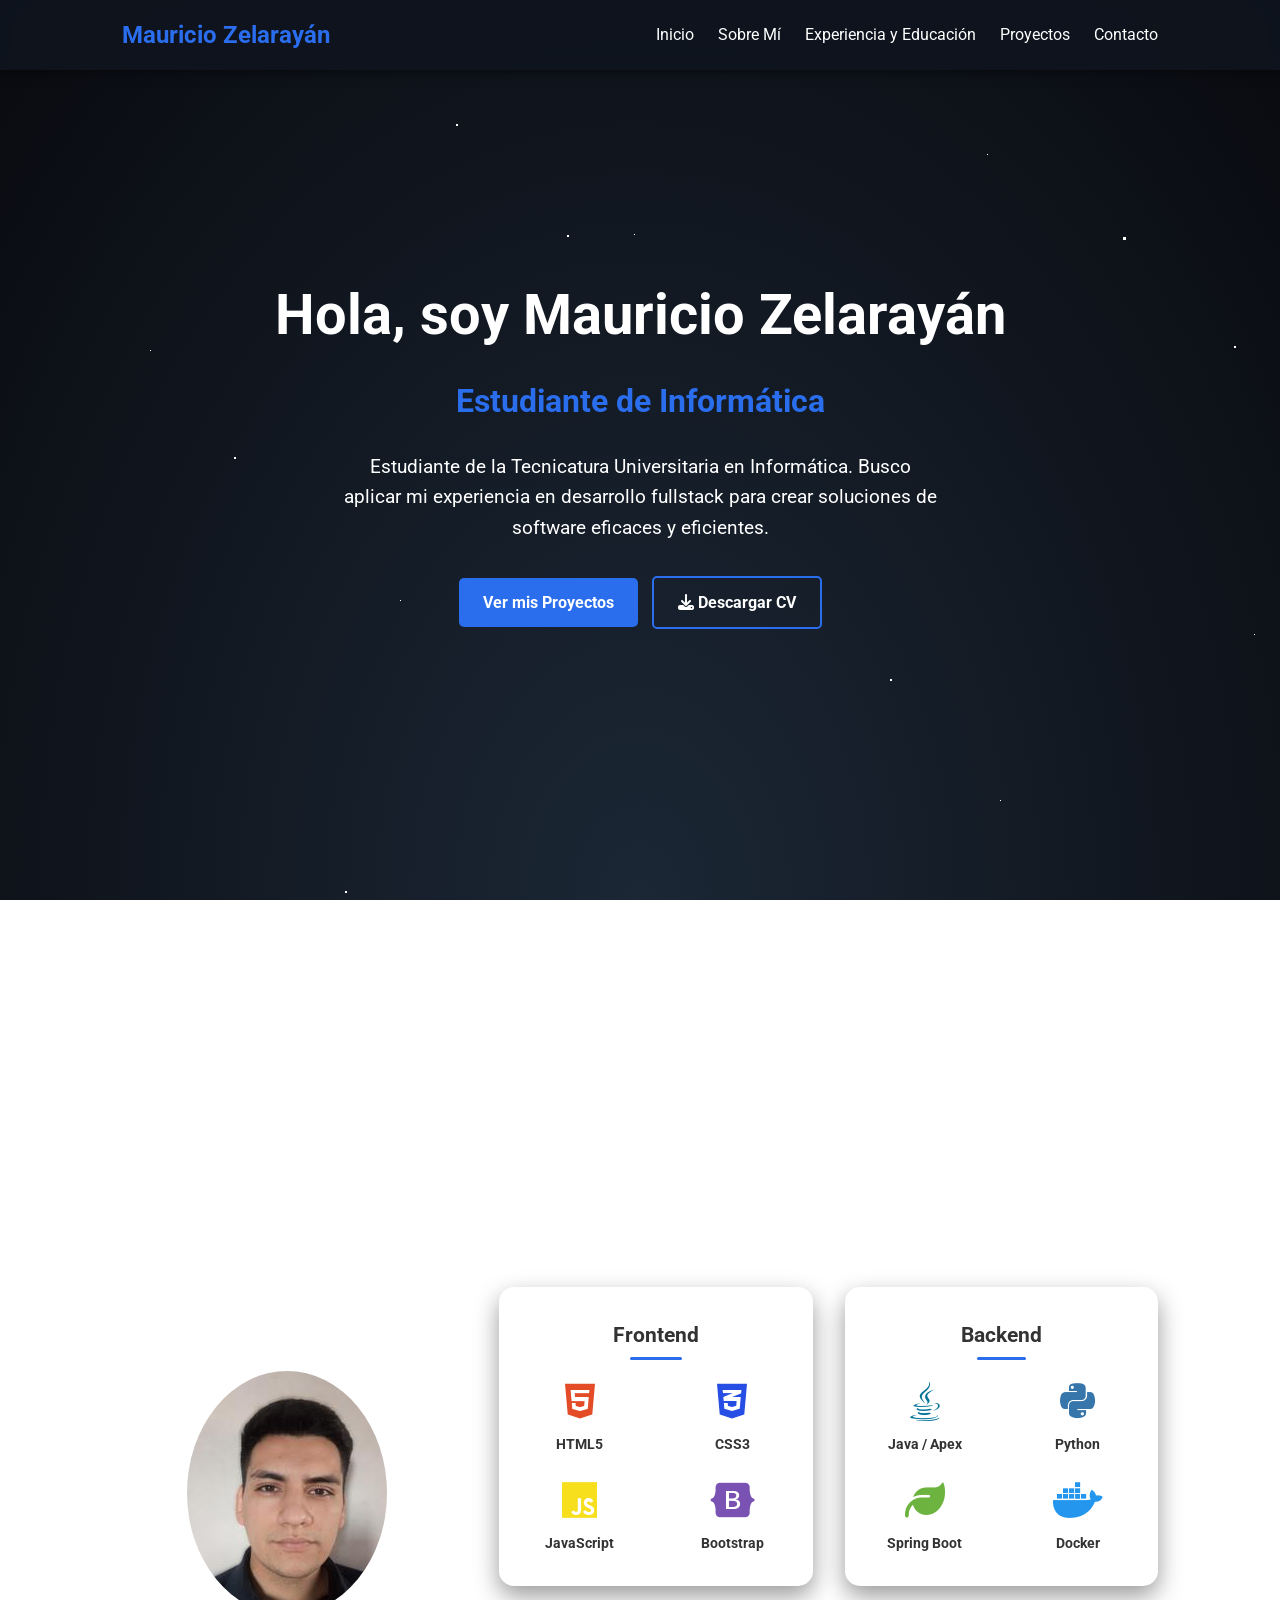
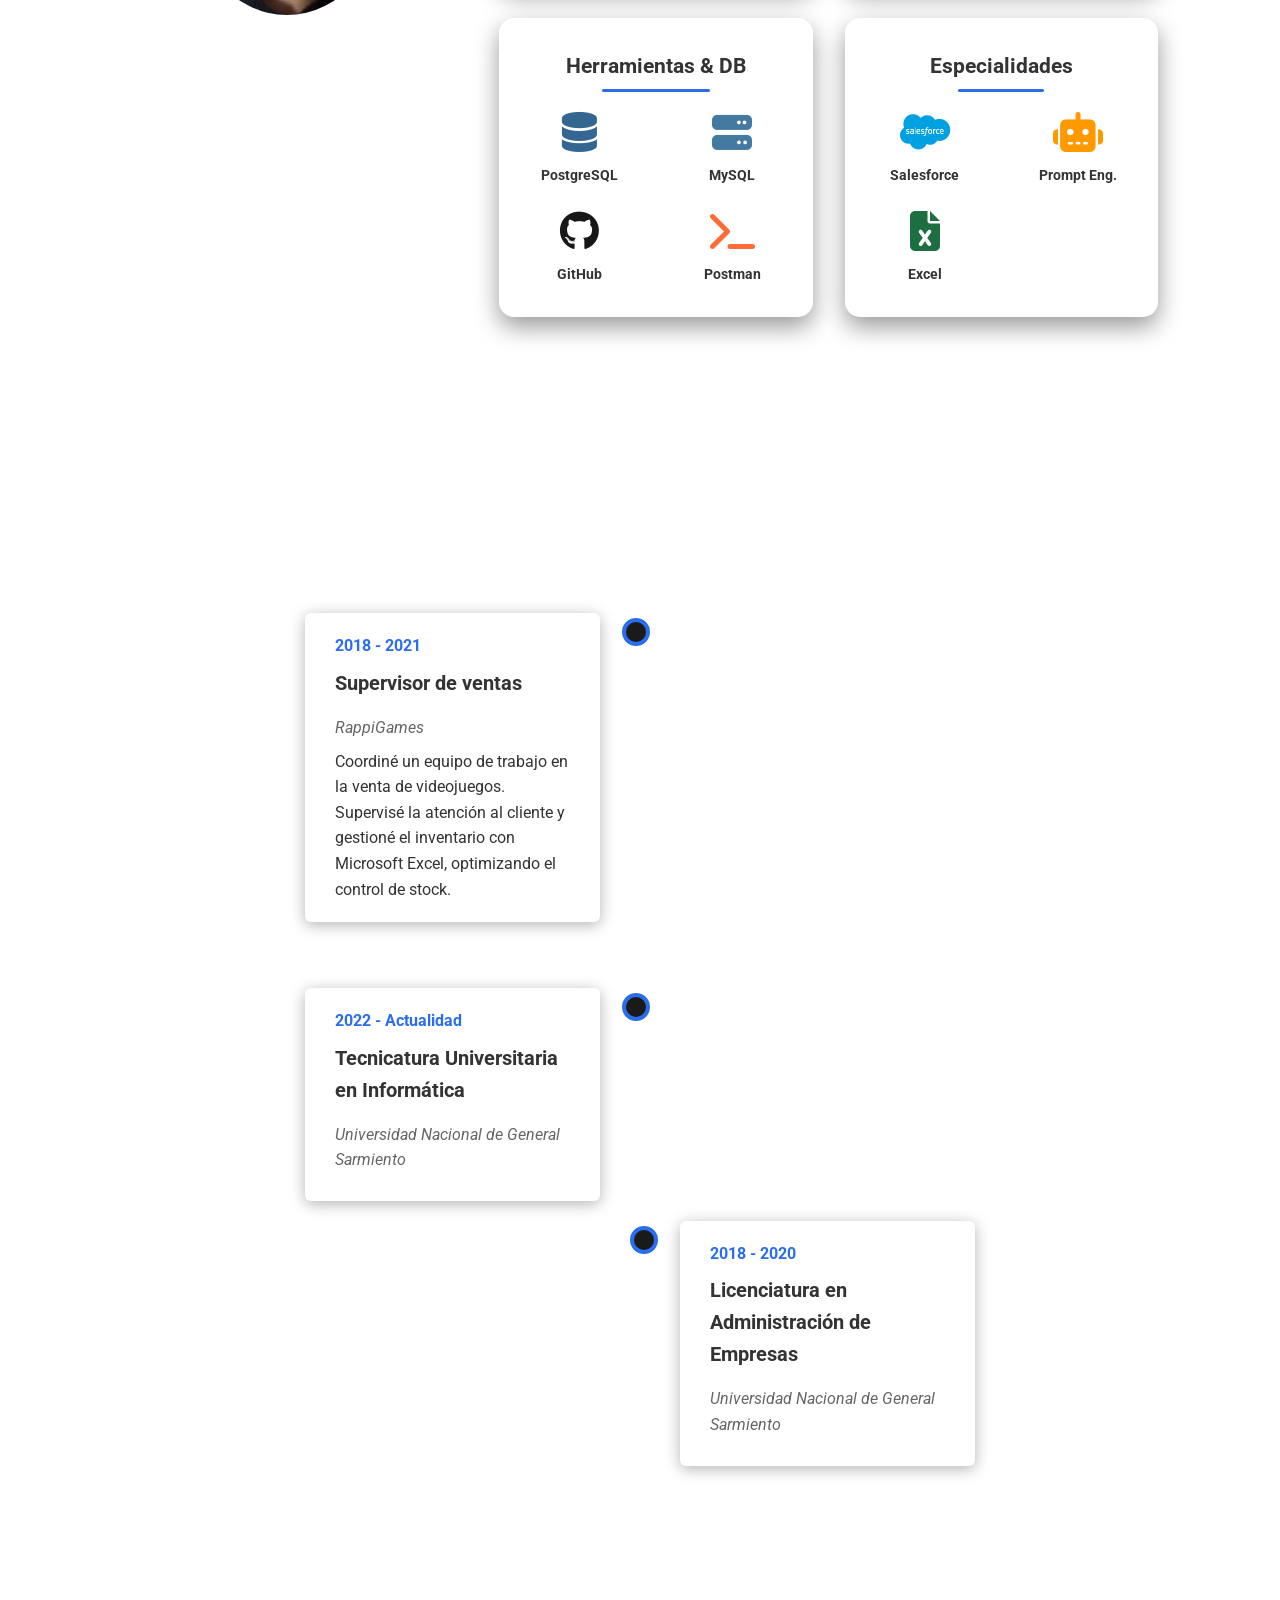
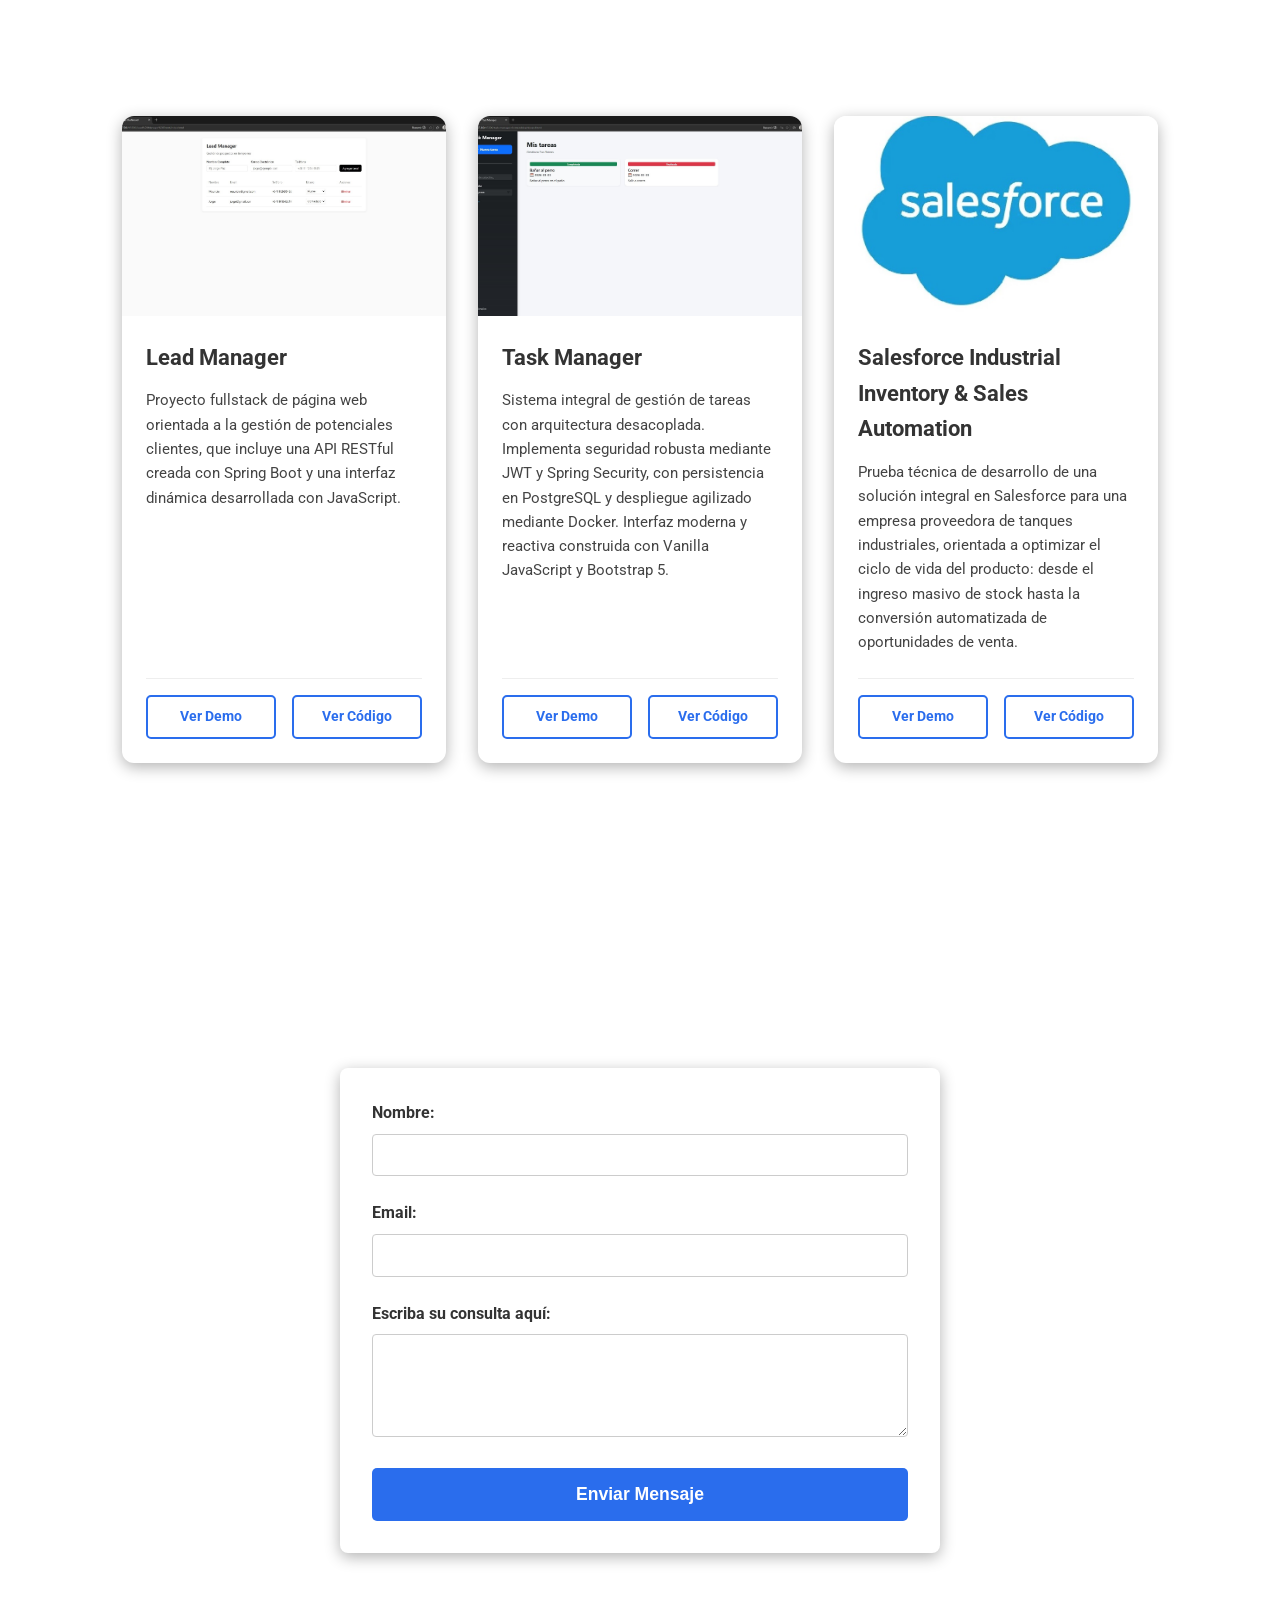
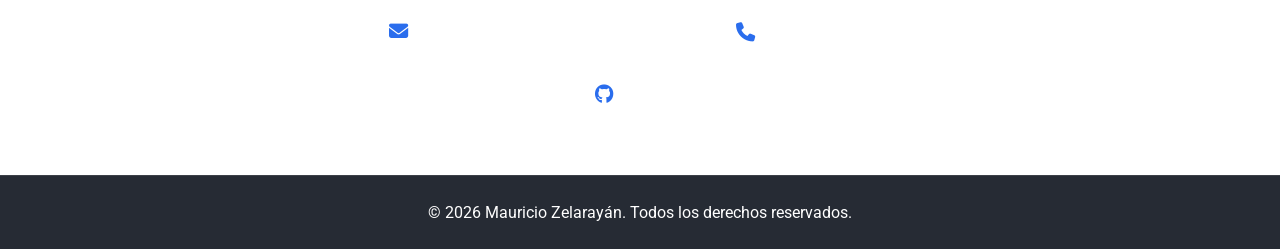
==== index.html @ a1f537d6 "Portfolio" ====
<!DOCTYPE html>
<html lang="es">
<head>
    <meta charset="UTF-8">
    <meta name="viewport" content="width=device-width, initial-scale=1.0">
    <title>Portfolio de Mauricio Zelarayán</title>
    <link rel="stylesheet" href="style.css">
    <link rel="preconnect" href="https://fonts.googleapis.com">
    <link rel="preconnect" href="https://fonts.gstatic.com" crossorigin>
    <link href="https://fonts.googleapis.com/css2?family=Roboto:wght@300;400;700&display=swap" rel="stylesheet">
    <link rel="stylesheet" href="https://cdnjs.cloudflare.com/ajax/libs/font-awesome/6.5.1/css/all.min.css"></head>
<body>
    <div class="space-background">
        <div class="stars-layer-1"></div>
        <div class="stars-layer-2"></div>
        <div class="stars-layer-3"></div>
    </div>

    <header>
        <div class="container">
            <a href="#" class="logo">Mauricio Zelarayán</a>
            <nav>
                <ul>
                    <li><a href="#inicio">Inicio</a></li>
                    <li><a href="#sobre-mi">Sobre Mí</a></li>
                    <li><a href="#experiencia">Experiencia y Educación</a></li>
                    <li><a href="#proyectos">Proyectos</a></li>
                    <li><a href="#contacto">Contacto</a></li>
                </ul>
            </nav>
        </div>
    </header>

    <main>
        <section id="inicio">
            <div class="container">
                <div class="inicio-content">
                    <h1>Hola, soy Mauricio Zelarayán</h1>
                    <h2>Estudiante de Informática</h2>
                    <p>Estudiante de la Tecnicatura Universitaria en Informática. Busco aplicar mi experiencia en desarrollo fullstack para crear soluciones de software eficaces y eficientes.</p>
                    <a href="#proyectos" class="btn">Ver mis Proyectos</a>
                    <a href="CV Mauricio Zelarayán.pdf" download class="btn btn-outline">
                        <i class="fas fa-download"></i> Descargar CV
                    </a>
                </div>
            </div>
        </section>

        <section id="sobre-mi">
            <div class="container">
                <h2>Sobre Mí</h2>
                <div class="sobre-mi-content">
                    <div class="sobre-mi-img">
                        <img src="descarga.jpg" alt="Foto de Mauricio Zelarayán">
                    </div>
                    <div class="sobre-mi-text">
                        <p>
                            Soy un estudiante avanzado de la Tecnicatura Universitaria en Informática en la Universidad Nacional de General Sarmiento. Me considero una persona paciente, responsable y con muchas ganas de aprender.
                        </p>
                        <p>
                            Mi experiencia previa como Supervisor de Ventas me ha permitido desarrollar fuertes habilidades de comunicación, gestión de equipos y atención al cliente, las cuales busco combinar con mi formación técnica para aportar valor en el mundo del desarrollo de software.
                        </p>
                        
                        <div class="skills-grid">
                            <div class="skill-card">
                                <h4>Frontend</h4>
                                <div class="skill-icons">
                                    <div class="skill-item"><i class="fab fa-html5" style="color: #e34c26;"></i><span>HTML5</span></div>
                                    <div class="skill-item"><i class="fab fa-css3-alt" style="color: #264de4;"></i><span>CSS3</span></div>
                                    <div class="skill-item"><i class="fab fa-js" style="color: #f7df1e;"></i><span>JavaScript</span></div>
                                    <div class="skill-item"><i class="fab fa-bootstrap" style="color: #7952b3;"></i><span>Bootstrap</span></div>
                                </div>
                            </div>

                            <div class="skill-card">
                                <h4>Backend</h4>
                                <div class="skill-icons">
                                    <div class="skill-item"><i class="fab fa-java" style="color: #007396;"></i><span>Java / Apex</span></div>
                                    <div class="skill-item"><i class="fab fa-python" style="color: #3776ab;"></i><span>Python</span></div>
                                    <div class="skill-item"><i class="fas fa-leaf" style="color: #6db33f;"></i><span>Spring Boot</span></div>
                                    <div class="skill-item"><i class="fab fa-docker" style="color: #2496ed;"></i><span>Docker</span></div>
                                </div>
                            </div>

                            <div class="skill-card">
                                <h4>Herramientas & DB</h4>
                                <div class="skill-icons">
                                    <div class="skill-item"><i class="fas fa-database" style="color: #336791;"></i><span>PostgreSQL</span></div>
                                    <div class="skill-item"><i class="fas fa-server" style="color: #4479a1;"></i><span>MySQL</span></div>
                                    <div class="skill-item"><i class="fab fa-github" style="color: #181717;"></i><span>GitHub</span></div>
                                    <div class="skill-item"><i class="fas fa-terminal" style="color: #ff6c37;"></i><span>Postman</span></div>
                                </div>
                            </div>

                            <div class="skill-card">
                                <h4>Especialidades</h4>
                                <div class="skill-icons">
                                    <div class="skill-item"><i class="fab fa-salesforce" style="color: #00a1e0;"></i><span>Salesforce</span></div>
                                    <div class="skill-item"><i class="fas fa-robot" style="color: #ff9900;"></i><span>Prompt Eng.</span></div>
                                    <div class="skill-item"><i class="fas fa-file-excel" style="color: #1d6f42;"></i><span>Excel</span></div>
                                </div>
                            </div>
                        </div>
                    </div>
                </div>
            </div>
        </section>

        <section id="experiencia">
            <div class="container">
                <h2>Experiencia y Educación</h2>

                <div class="experiencia-laboral-timeline">
                    <h3>Experiencia Laboral</h3>
                    <div class="timeline">
                        <div class="timeline-item">
                            <div class="timeline-content">
                                <span class="timeline-date">2018 - 2021</span>
                                <h3>Supervisor de ventas</h3>
                                <p class="timeline-company">RappiGames</p>
                                <p>Coordiné un equipo de trabajo en la venta de videojuegos. Supervisé la atención al cliente y gestioné el inventario con Microsoft Excel, optimizando el control de stock.</p>
                            </div>
                        </div>
                    </div>
                </div>

                <div class="educacion-timeline">
                    <h3>Educación</h3>
                    <div class="timeline">
                        <div class="timeline-item education">
                            <div class="timeline-content">
                                <span class="timeline-date">2022 - Actualidad</span>
                                <h3>Tecnicatura Universitaria en Informática</h3>
                                <p class="timeline-company">Universidad Nacional de General Sarmiento</p>
                            </div>
                        </div>
                        <div class="timeline-item education">
                            <div class="timeline-content">
                                <span class="timeline-date">2018 - 2020</span>
                                <h3>Licenciatura en Administración de Empresas</h3>
                                <p class="timeline-company">Universidad Nacional de General Sarmiento</p>
                            </div>
                        </div>
                    </div>
                </div>
            </div>
        </section>

        <section id="proyectos">
            <div class="container">
                <h2>Proyectos</h2>
                <div class="proyectos-grid">
                    
                    <div class="proyecto-card">
                        <div class="card-image-container">
                            <img src="3.jpg" alt="Vista previa de Lead Manager">
                        </div>
                        <div class="card-body">
                            <h3>Lead Manager</h3>
                            <p class="card-description">Proyecto fullstack de página web orientada a la gestión de potenciales clientes, que incluye una API RESTful creada con Spring Boot y una interfaz dinámica desarrollada con JavaScript.</p>
                            <div class="card-buttons">
                                <a href="https://drive.google.com/drive/folders/19TNXbErYH4U7G8hx_A92tkrJt_S_MYmr?usp=sharing" target="_blank" class="btn-proyecto">Ver Demo</a>
                                <a href="https://github.com/MauricioZelarayan/lead-manager-fullstack" target="_blank" class="btn-proyecto">Ver Código</a>
                            </div>
                        </div>
                    </div>

                    <div class="proyecto-card">
                        <div class="card-image-container">
                            <img src="10.jpg" alt="Vista previa de Task Manager">
                        </div>
                        <div class="card-body">
                            <h3>Task Manager</h3>
                            <p class="card-description">Sistema integral de gestión de tareas con arquitectura desacoplada. Implementa seguridad robusta mediante JWT y Spring Security, con persistencia en PostgreSQL y despliegue agilizado mediante Docker. Interfaz moderna y reactiva construida con Vanilla JavaScript y Bootstrap 5.</p>
                            <div class="card-buttons">
                                <a href="https://drive.google.com/drive/folders/1PQjHxaCH2E78rBX4GPbPm-X-FiyzhYT6" target="_blank" class="btn-proyecto">Ver Demo</a>
                                <a href="https://github.com/MauricioZelarayan/task-manager" target="_blank" class="btn-proyecto">Ver Código</a>
                            </div>
                        </div>
                    </div>

                    <div class="proyecto-card">
                        <div class="card-image-container">
                            <img src="salesforce.jpg" alt="Vista previa de Salesforce Industrial Inventory & Sales Automation">
                        </div>
                        <div class="card-body">
                            <h3>Salesforce Industrial Inventory & Sales Automation</h3>
                            <p class="card-description">Prueba técnica de desarrollo de una solución integral en Salesforce para una empresa proveedora de tanques industriales, orientada a optimizar el ciclo de vida del producto: desde el ingreso masivo de stock hasta la conversión automatizada de oportunidades de venta.</p>
                            <div class="card-buttons">
                                <a href="https://drive.google.com/drive/folders/1M4jzEX7tHAN3QNW46n3m_NiVkOKTi4sG?usp=sharing" target="_blank" class="btn-proyecto">Ver Demo</a>
                                <a href="https://github.com/MauricioZelarayan/salesforce-tank-manager" target="_blank" class="btn-proyecto">Ver Código</a>
                            </div>
                        </div>
                    </div>

                </div>
            </div>
        </section>

        <section id="contacto">
    <div class="container">
        <h2>Contacto</h2>
        <p>Si mi perfil te resulta interesante o si querés saber algo más sobre mí, no dudes en contactarme.</p>
        
        <div class="contact-wrapper">
            <form action="https://formspree.io/f/mojnjrlg" method="POST" id="my-form" class="contact-form">
                <div class="form-group">
                    <label for="nombre">Nombre:</label>
                    <input type="text" name="name" id="nombre" required>
                </div>
                <div class="form-group">
                    <label for="email">Email:</label>
                    <input type="email" name="email" id="email" required>
                </div>
                <div class="form-group">
                    <label for="mensaje">Escriba su consulta aquí:</label>
                    <textarea name="message" id="mensaje" rows="5" required></textarea>
                </div>
                <button type="submit" class="btn">Enviar Mensaje</button>
            </form>

            <div class="contact-info">
                <a href="mailto:mauricio.zelarayan@outlook.com"><i class="fas fa-envelope"></i> mauricio.zelarayan@outlook.com</a>
                <div class="contact-item">
                    <i class="fas fa-phone"></i> 11-4145-2371
                </div>                 
                <a href="https://github.com/MauricioZelarayan" target="_blank"><i class="fab fa-github"></i> GitHub</a>
            </div>
        </div>
    </div>
</section>
    </main>

    <footer>
        <div class="container">
            <p>&copy; 2026 Mauricio Zelarayán. Todos los derechos reservados.</p>
        </div>
    </footer>

    <script>
  const $form = document.querySelector('#my-form');

  $form.addEventListener('submit', handleSubmit);

  async function handleSubmit(event) {
    event.preventDefault(); // Evita que la página se recargue o redirija
    
    const form = new FormData(this);
    const response = await fetch(this.action, {
      method: this.method,
      body: form,
      headers: {
        'Accept': 'application/json'
      }
    });

    if (response.ok) {
      this.reset(); // <--- ¡Aquí es donde se borra todo el contenido!
      alert('¡Gracias por contactarme, Mauricio! Te responderé pronto.');
    } else {
      alert('Huy, algo salió mal. Por favor, intenta de nuevo.');
    }
  }
</script>
</body>
</html>
---- style.css ----
/* --- Variables y Estilos Globales --- */
:root {
    --color-primario: #2a6ded;
    --color-secundario: #1a1a1a;
    --color-texto-oscuro: #333; /* Color para el texto dentro de las tarjetas blancas */
    --color-blanco: #ffffff;
    --fuente-principal: 'Roboto', sans-serif;
}

* { margin: 0; padding: 0; box-sizing: border-box; }
html { scroll-behavior: smooth; }

/* El body ahora es transparente y con texto blanco para el fondo espacial */
body { 
    font-family: var(--fuente-principal); 
    color: var(--color-blanco); 
    background-color: transparent; 
    line-height: 1.6; 
}

.container { max-width: 1100px; margin: auto; padding: 0 2rem; position: relative; z-index: 10; }
h1, h2, h3 { font-weight: 700; margin-bottom: 1rem; }
h2 { font-size: 2.5rem; text-align: center; margin-bottom: 3rem; color: var(--color-blanco); }
section { padding: 4rem 0; position: relative; z-index: 10; }
.subtitulo-seccion { text-align: center; max-width: 600px; margin: -2rem auto 3rem auto; color: #cccccc; }

/* --- Animación del Espacio (Global) --- */
.space-background {
    position: fixed;
    top: 0;
    left: 0;
    width: 100vw;
    height: 100vh;
    background: radial-gradient(ellipse at bottom, #1b2735 0%, #090a0f 100%);
    z-index: -1;
}

@keyframes animStar {
    from { transform: translateY(0px); }
    to { transform: translateY(-2000px); }
}

.stars-layer-1 { width: 1px; height: 1px; background: transparent; box-shadow: 1746px 845px #FFF, 1254px 634px #FFF, 438px 1843px #FFF, 1492px 1628px #FFF, 1313px 1138px #FFF, 860px 324px #FFF, 346px 1735px #FFF, 1723px 1181px #FFF, 1856px 561px #FFF, 598px 1363px #FFF, 987px 154px #FFF, 1823px 745px #FFF, 1123px 1687px #FFF, 634px 234px #FFF, 1645px 1845px #FFF, 234px 987px #FFF, 1876px 123px #FFF, 765px 1567px #FFF, 1345px 456px #FFF, 234px 1890px #FFF, 150px 350px #FFF, 1900px 1400px #FFF, 50px 1900px #FFF, 1300px 200px #FFF, 800px 1800px #FFF, 1000px 800px #FFF, 200px 1200px #FFF, 1600px 400px #FFF, 1200px 1600px #FFF, 400px 600px #FFF; animation: animStar 50s linear infinite; }
.stars-layer-1:after { content: " "; position: absolute; top: 2000px; width: 1px; height: 1px; background: transparent; box-shadow: inherit; }

.stars-layer-2 { width: 2px; height: 2px; background: transparent; box-shadow: 643px 1234px #FFF, 1567px 789px #FFF, 234px 1456px #FFF, 1890px 234px #FFF, 765px 987px #FFF, 1123px 1678px #FFF, 456px 123px #FFF, 1789px 567px #FFF, 901px 1890px #FFF, 1234px 345px #FFF, 345px 890px #FFF, 1678px 1456px #FFF, 567px 234px #FFF, 1456px 1123px #FFF, 890px 678px #FFF, 1345px 1789px #FFF, 234px 456px #FFF, 1567px 1345px #FFF, 678px 901px #FFF, 1789px 123px #FFF; animation: animStar 25s linear infinite; }
.stars-layer-2:after { content: " "; position: absolute; top: 2000px; width: 2px; height: 2px; background: transparent; box-shadow: inherit; }

.stars-layer-3 { width: 3px; height: 3px; background: transparent; box-shadow: 123px 1890px #FFF, 1678px 456px #FFF, 890px 1234px #FFF, 1456px 789px #FFF, 234px 1567px #FFF, 1789px 901px #FFF, 567px 1345px #FFF, 1123px 234px #FFF, 678px 1678px #FFF, 1345px 567px #FFF; animation: animStar 12s linear infinite; }
.stars-layer-3:after { content: " "; position: absolute; top: 2000px; width: 3px; height: 3px; background: transparent; box-shadow: inherit; }

/* --- Header y Navegación --- */
header { background: rgba(15, 20, 30, 0.9); box-shadow: 0 2px 10px rgba(0,0,0,0.5); padding: 1rem 0; position: fixed; width: 100%; top: 0; z-index: 1000; backdrop-filter: blur(5px); }
header .container { display: flex; justify-content: space-between; align-items: center; }
header .logo { color: var(--color-primario); font-size: 1.5rem; font-weight: 700; text-decoration: none; }
header nav ul { list-style: none; display: flex; gap: 1.5rem; }
header nav a { text-decoration: none; color: var(--color-blanco); font-weight: 400; transition: color 0.3s ease; }
header nav a:hover { color: var(--color-primario); }

/* --- Sección Inicio --- */
#inicio { min-height: 100vh; display: flex; align-items: center; text-align: center; background: transparent; }
#inicio h1 { font-size: 3.5rem; }
#inicio h2 { font-size: 2rem; color: var(--color-primario); margin-bottom: 1.5rem; }
#inicio p { font-size: 1.2rem; max-width: 600px; margin: 0 auto 2rem auto; }
.btn { display: inline-block; background: var(--color-primario); color: var(--color-blanco); padding: 12px 24px; border-radius: 5px; text-decoration: none; font-weight: 700; transition: background 0.3s ease; }
.btn:hover { background: #1f5bce; }

/* --- Sección Sobre Mí --- */
#sobre-mi { background: transparent; }
.sobre-mi-content { display: flex; align-items: center; gap: 3rem; }
.sobre-mi-img { flex: 1; text-align: center; }
.sobre-mi-img img { max-width: 300px; border-radius: 50%; border: 5px solid rgba(255,255,255,0.2); }
.sobre-mi-text { flex: 2; }

.cv-download {
    margin-top: 2rem;
}

.cv-download i {
    margin-right: 8px;
    color: #ff0000;
}

.btn-outline {
    background: transparent;
    border: 2px solid var(--color-primario);
    margin-left: 10px;
}

/* Sección de Habilidades */
.skills-grid {
    display: grid;
    grid-template-columns: repeat(auto-fit, minmax(240px, 1fr));
    gap: 2rem;
    margin-top: 2rem;
}

.skill-card {
    background: var(--color-blanco);
    padding: 2rem 1rem;
    border-radius: 15px;
    box-shadow: 0 10px 25px rgba(0,0,0,0.4);
    transition: transform 0.3s ease, box-shadow 0.3s ease;
    text-align: center;
}

.skill-card:hover {
    transform: translateY(-10px);
    box-shadow: 0 15px 35px rgba(0,0,0,0.6);
}

.skill-card h4 {
    color: var(--color-texto-oscuro);
    font-size: 1.3rem;
    margin-bottom: 1.8rem;
    position: relative;
    display: inline-block;
}

/* Subrayado decorativo bajo el título del card */
.skill-card h4::after {
    content: '';
    position: absolute;
    width: 60%;
    height: 3px;
    background: var(--color-primario);
    bottom: -8px;
    left: 20%;
    border-radius: 2px;
}

.skill-icons {
    display: grid;
    grid-template-columns: repeat(2, 1fr); /* Organiza iconos en 2 columnas */
    gap: 1.5rem;
    justify-items: center;
    align-items: center;
}

.skill-item {
    display: flex;
    flex-direction: column;
    align-items: center;
    transition: transform 0.2s;
    width: 100%;
}

.skill-item:hover {
    transform: scale(1.15); /* Efecto pop al pasar el mouse */
}

.skill-item i {
    font-size: 2.5rem; /* Iconos grandes como en el portfolio de referencia */
    margin-bottom: 0.8rem;
}

.skill-item span {
    font-size: 0.85rem;
    font-weight: 700;
    color: var(--color-texto-oscuro);
    display: block;
}

/* --- Sección Experiencia --- */
#experiencia { background: transparent; }
.timeline { position: relative; max-width: 750px; margin: 0 auto; }
.timeline::after { content: ''; position: absolute; width: 4px; background-color: rgba(255,255,255,0.2); top: 0; bottom: 0; left: 50%; margin-left: -2px; }
.timeline-item { padding: 10px 40px; position: relative; width: 50%; }
.timeline-item:nth-child(odd) { left: 0; }
.timeline-item:nth-child(even) { left: 50%; }
.timeline-item::after { content: ''; position: absolute; width: 20px; height: 20px; right: -10px; background-color: var(--color-secundario); border: 4px solid var(--color-primario); top: 15px; border-radius: 50%; z-index: 1; }
.timeline-item:nth-child(even)::after { left: -10px; }
.timeline-content { padding: 20px 30px; background-color: var(--color-blanco); color: var(--color-texto-oscuro); position: relative; border-radius: 6px; box-shadow: 0 3px 15px rgba(0,0,0,0.3); }
.timeline-date { font-weight: 700; color: var(--color-primario); margin-bottom: 0.5rem; display: inline-block; }
.timeline-content h3 { margin-top: 0; font-size: 1.25rem; }
.timeline-company { font-style: italic; margin-bottom: 0.5rem; color: #666; }

/* --- Sección Proyectos --- */
#proyectos { 
    background: transparent; 
}

/* El contenedor principal que usa Grid para las tarjetas */
.proyectos-grid { 
    display: grid; 
    grid-template-columns: repeat(auto-fit, minmax(300px, 1fr)); 
    gap: 2rem; 
    align-items: stretch; /* Estira las tarjetas para que todas midan lo mismo en la misma fila */
}

/* La tarjeta individual */
.proyecto-card { 
    background: var(--color-blanco); 
    color: var(--color-texto-oscuro); 
    border-radius: 12px; 
    box-shadow: 0 4px 15px rgba(0,0,0,0.3); 
    overflow: hidden; 
    transition: transform 0.3s ease, box-shadow 0.3s ease; 
    display: flex; 
    flex-direction: column; /* Alineación vertical de los elementos internos */
}

/* Efecto Hover: se levanta y mejora la sombra */
.proyecto-card:hover { 
    transform: translateY(-10px); 
    box-shadow: 0 12px 30px rgba(0,0,0,0.5); 
}

/* Contenedor de la imagen (simetría) */
.card-image-container {
    width: 100%;
    height: 200px; /* Altura fija para que todas las capturas/logos alineen igual */
    overflow: hidden;
    background-color: #f8f9fa; /* Fondo neutro para el logo de Salesforce */
    display: flex;
    align-items: center;
    justify-content: center;
}

.card-image-container img {
    width: 100%;
    height: 100%;
    object-fit: cover; /* Evita que las imágenes se estiren o achaten */
    transition: transform 0.5s ease;
}

/* Zoom suave en la imagen al pasar el mouse */
.proyecto-card:hover .card-image-container img {
    transform: scale(1.05);
}

/* Cuerpo de la tarjeta: maneja el espaciado interno */
.card-body {
    padding: 1.5rem;
    display: flex;
    flex-direction: column;
    flex-grow: 1; /* Ocupa todo el espacio disponible */
}

.card-body h3 {
    margin-bottom: 0.8rem;
    font-size: 1.4rem;
}

/* Descripción: El "resorte" que empuja los botones hacia abajo */
.card-description {
    font-size: 0.95rem;
    color: #444;
    line-height: 1.6;
    margin-bottom: 1.5rem;
    flex-grow: 1; /* ESTO ALINEA LOS BOTONES AL FONDO */
}

/* Contenedor de botones: alineados horizontalmente */
.card-buttons {
    display: flex;
    justify-content: space-between;
    gap: 1rem;
    padding-top: 1rem;
    border-top: 1px solid #eee; /* Línea divisoria sutil */
}

/* Botones dentro de las tarjetas */
.card-buttons .btn-proyecto {
    flex: 1; /* Hace que ambos botones midan lo mismo */
    border: 2px solid var(--color-primario);
    color: var(--color-primario);
    padding: 8px 12px;
    border-radius: 5px;
    text-decoration: none;
    font-weight: 700;
    transition: all 0.3s ease;
    text-align: center;
    font-size: 0.9rem;
}

.card-buttons .btn-proyecto:hover {
    background: var(--color-primario);
    color: var(--color-blanco);
}

/* Sección Contacto */
#contacto { text-align: center; background: transparent; }
#contacto p {
    margin-bottom: 2.5rem; /* Esto empuja el formulario hacia abajo */
}
.contact-wrapper {
    margin-top: 1rem;
    display: flex;
    flex-direction: column;
    gap: 2rem;
    max-width: 600px;
    margin: 0 auto;
    text-align: left;
}
.contact-form { background: var(--color-blanco); color: var(--color-texto-oscuro); padding: 2rem; border-radius: 8px; box-shadow: 0 4px 15px rgba(0,0,0,0.3); }
.form-group { margin-bottom: 1.5rem; }
.form-group label { display: block; margin-bottom: 0.5rem; font-weight: 700; }
.form-group input, .form-group textarea { width: 100%; padding: 0.8rem; border: 1px solid #ccc; border-radius: 4px; font-family: var(--fuente-principal); background: #fff; color: #333; }
.contact-form .btn { width: 100%; cursor: pointer; border: none; background-color: var(--color-primario); color: var(--color-blanco); padding: 1rem; transition: background 0.3s; font-size: 1.1rem; border-radius: 5px; font-weight: bold; }
.contact-form .btn:hover { background-color: #1f5bce; }

.contact-info { margin-top: 2rem; display: flex; justify-content: center; gap: 2rem; flex-wrap: wrap; }
.contact-info a { text-decoration: none; color: var(--color-blanco); font-size: 1.2rem; transition: color 0.3s ease; }
.contact-info a:hover { color: var(--color-primario); }
.contact-info i { margin-right: 0.5rem; color: var(--color-primario); }

.contact-item {
    color: var(--color-blanco);
    font-size: 1.2rem;
    display: inline-flex;
    align-items: center;
    gap: 0.5rem;
}

.contact-item i {
    color: var(--color-primario);
}

/* Footer */
footer { background: rgba(15, 20, 30, 0.9); color: var(--color-blanco); text-align: center; padding: 1.5rem 0; border-top: 1px solid rgba(255,255,255,0.1); }

/* Responsive */
@media(max-width: 768px) {
    h1 { font-size: 2.5rem; }
    header .container { flex-direction: column; gap: 0.5rem; }
    .sobre-mi-content { flex-direction: column; }
    .timeline::after { left: 10px; }
    .timeline-item { width: 100%; padding-left: 50px; padding-right: 10px; }
    .timeline-item:nth-child(even) { left: 0; }
    .timeline-item::after { left: 1px; }
}
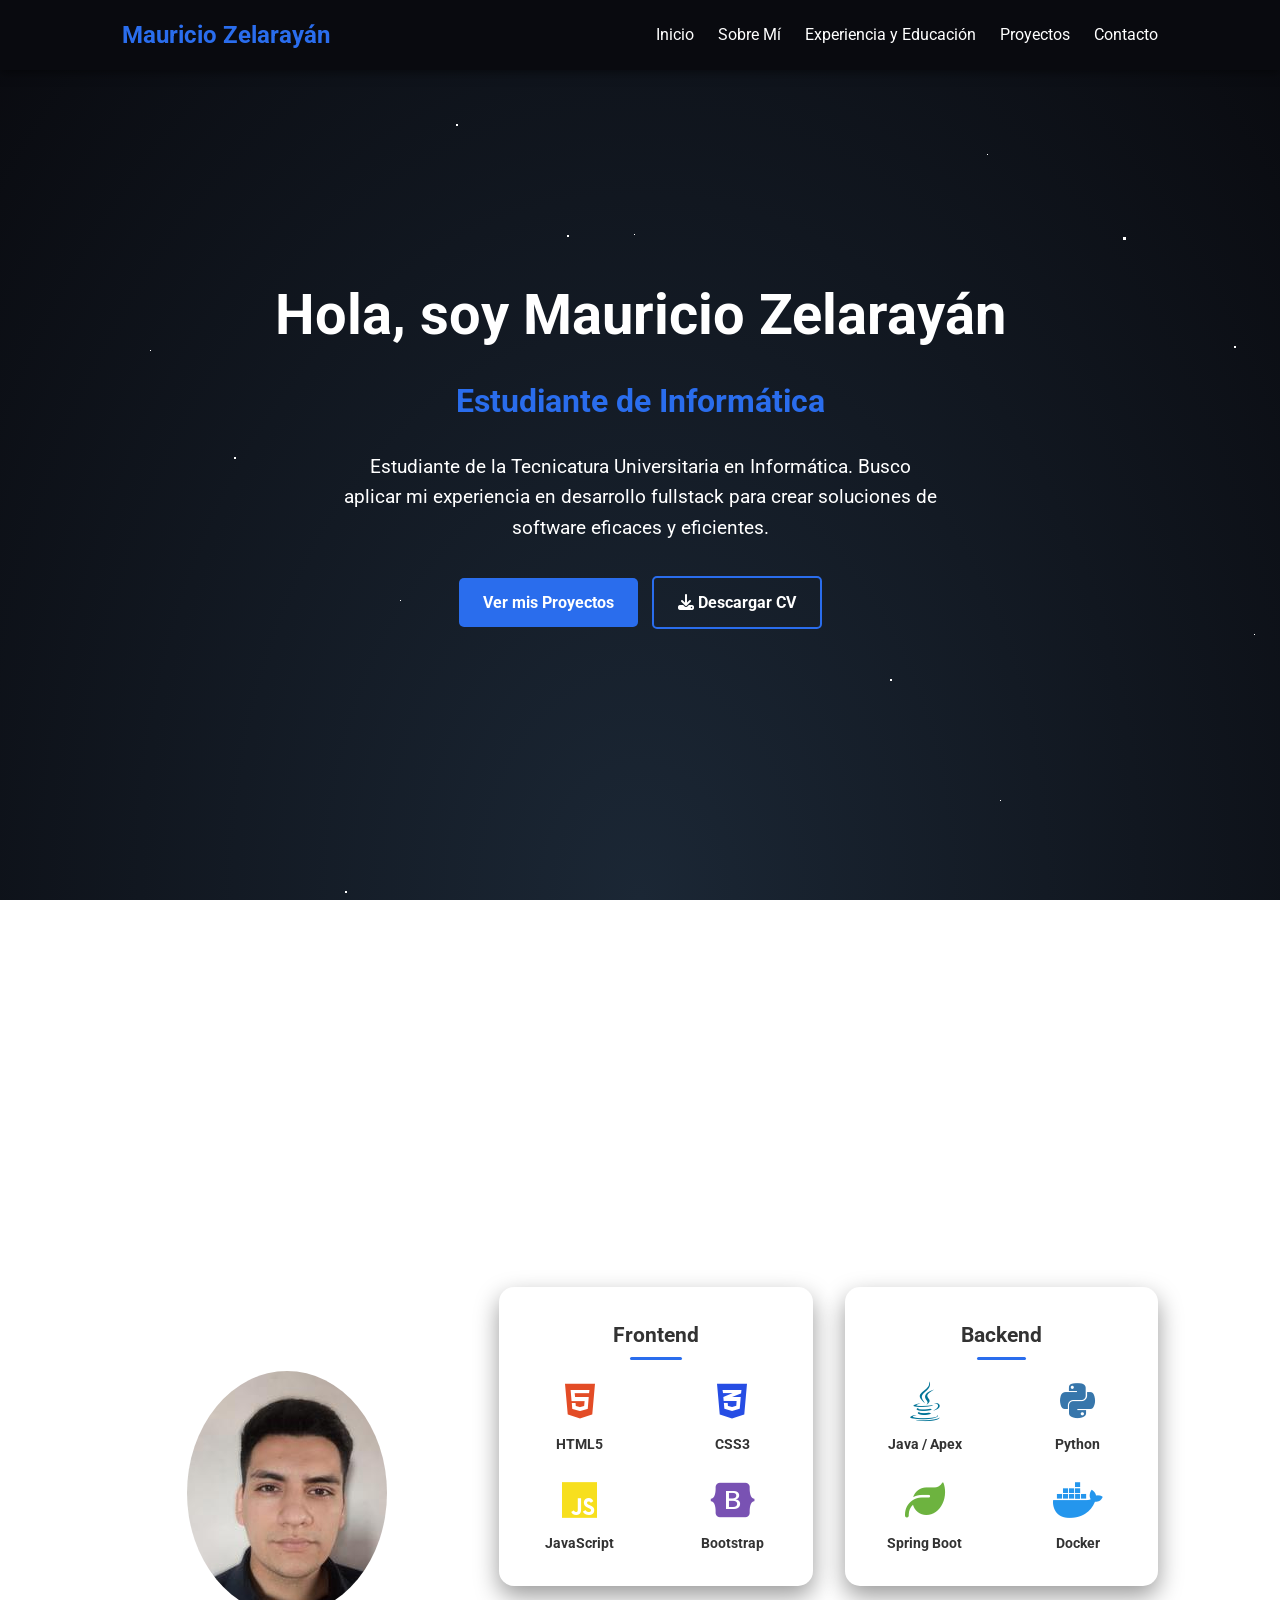
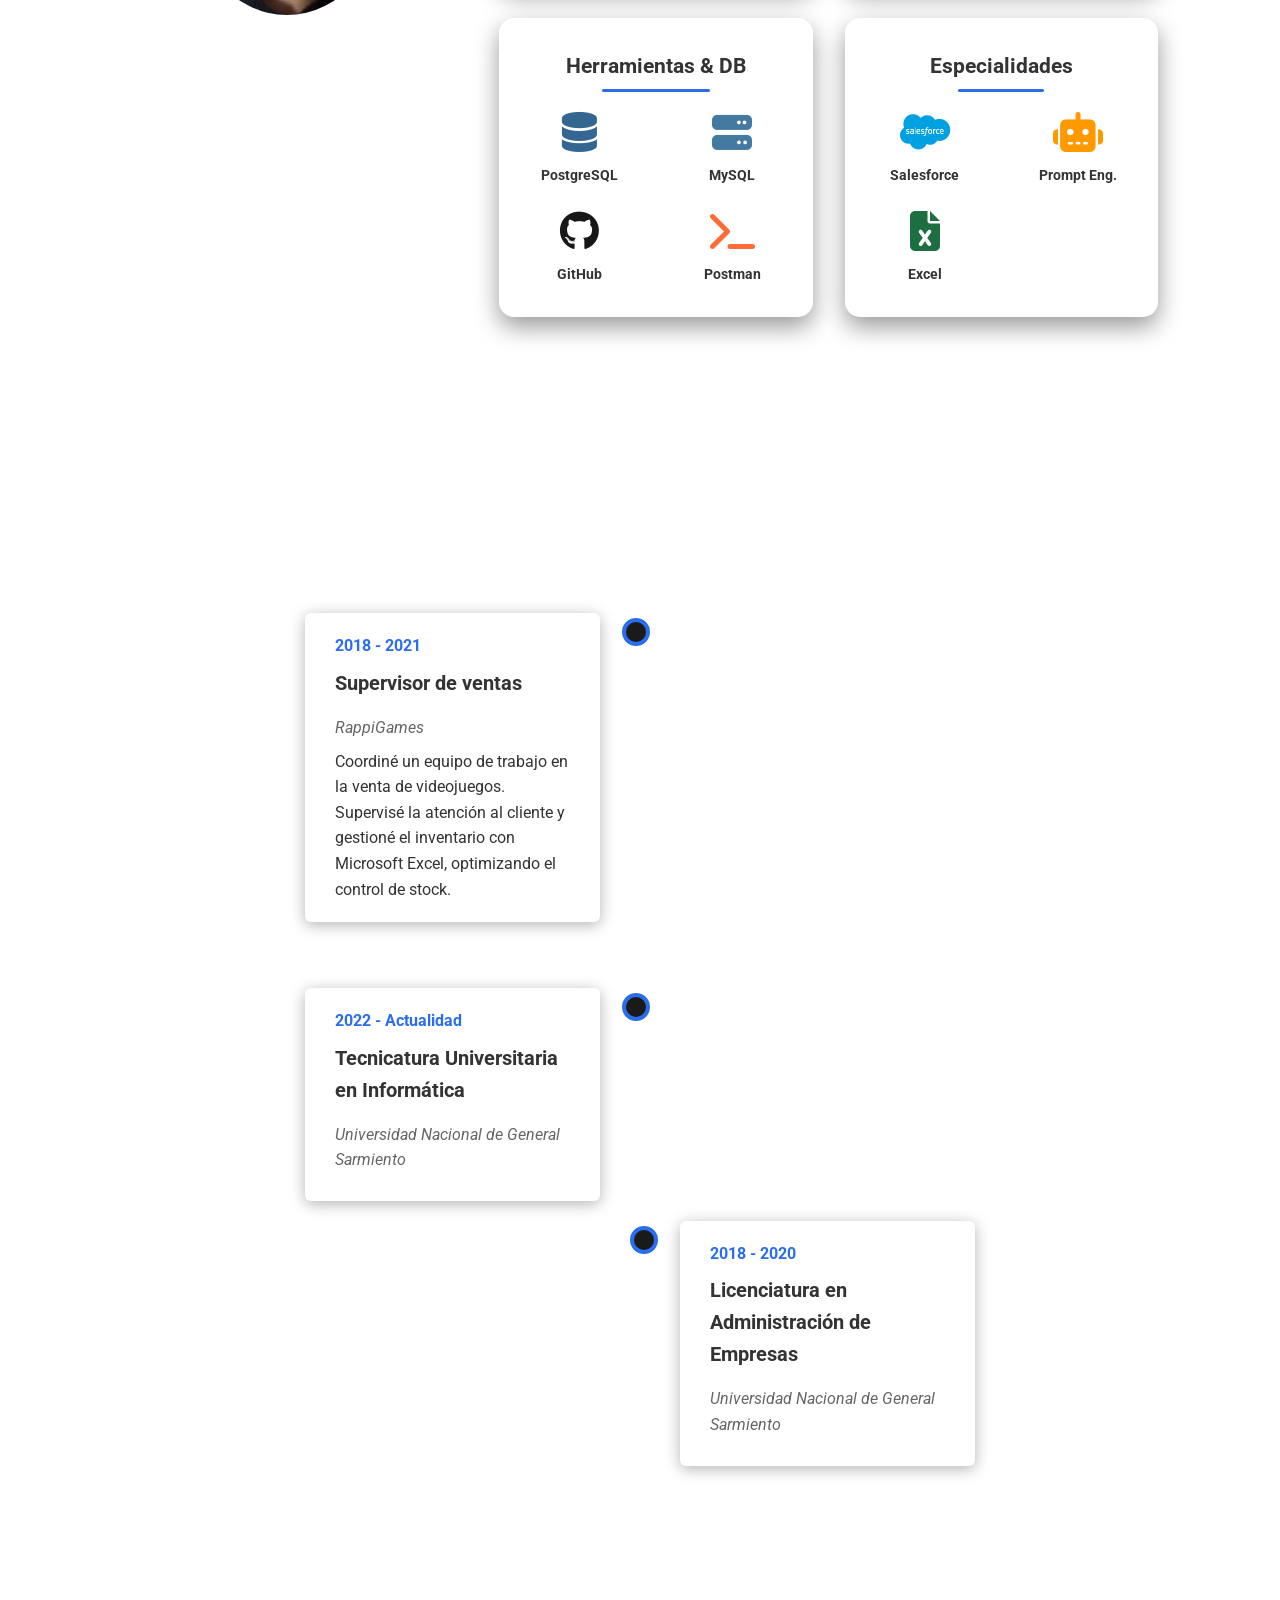
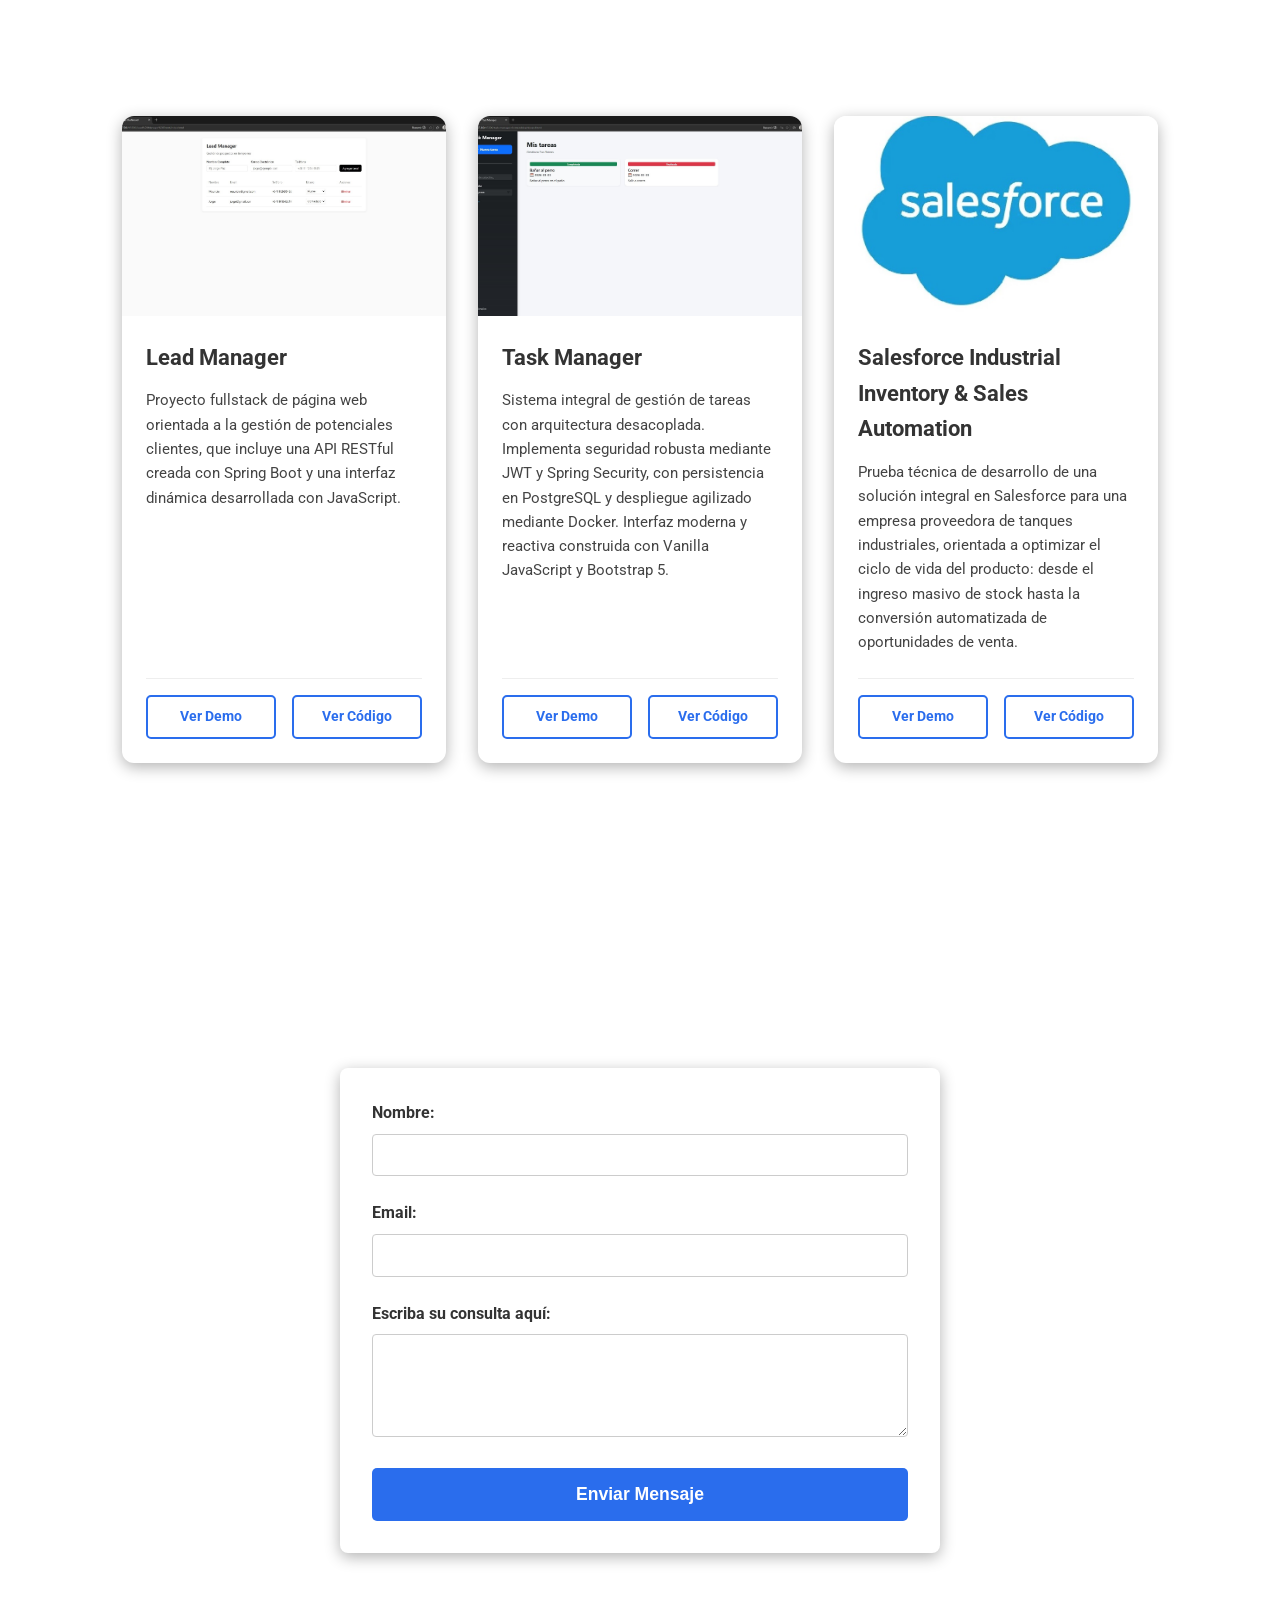
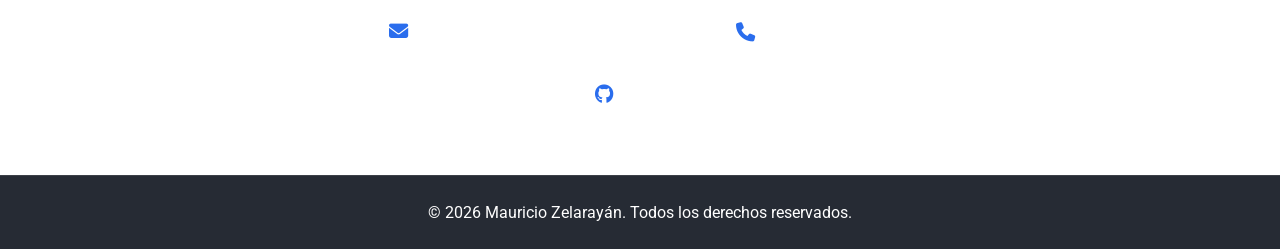
==== commit 61b42236: "Bug fixes" ====
--- a/index.html
+++ b/index.html
@@ -8,7 +8,8 @@
     <link rel="preconnect" href="https://fonts.googleapis.com">
     <link rel="preconnect" href="https://fonts.gstatic.com" crossorigin>
     <link href="https://fonts.googleapis.com/css2?family=Roboto:wght@300;400;700&display=swap" rel="stylesheet">
-    <link rel="stylesheet" href="https://cdnjs.cloudflare.com/ajax/libs/font-awesome/6.5.1/css/all.min.css"></head>
+    <link rel="stylesheet" href="https://cdnjs.cloudflare.com/ajax/libs/font-awesome/6.5.1/css/all.min.css">
+</head>
 <body>
     <div class="space-background">
         <div class="stars-layer-1"></div>
@@ -19,8 +20,13 @@
     <header>
         <div class="container">
             <a href="#" class="logo">Mauricio Zelarayán</a>
+            
+            <button id="menu-btn" class="hamburger" aria-label="Abrir menú">
+                <i class="fas fa-bars"></i>
+            </button>
+
             <nav>
-                <ul>
+                <ul class="nav-links">
                     <li><a href="#inicio">Inicio</a></li>
                     <li><a href="#sobre-mi">Sobre Mí</a></li>
                     <li><a href="#experiencia">Experiencia y Educación</a></li>
@@ -258,9 +264,32 @@
       this.reset(); // <--- ¡Aquí es donde se borra todo el contenido!
       alert('¡Gracias por contactarme, Mauricio! Te responderé pronto.');
     } else {
-      alert('Huy, algo salió mal. Por favor, intenta de nuevo.');
+      alert('Algo salió mal. Por favor, intenta de nuevo.');
     }
   }
 </script>
+
+<script>
+    const menuBtn = document.getElementById('menu-btn');
+    const navLinks = document.querySelector('.nav-links');
+
+    menuBtn.addEventListener('click', () => {
+        navLinks.classList.toggle('active');
+        const icon = menuBtn.querySelector('i');
+        icon.classList.toggle('fa-bars');
+        icon.classList.toggle('fa-xmark');
+    });
+
+    // Cerrar al hacer clic en un link para que no tape el contenido
+    document.querySelectorAll('.nav-links a').forEach(link => {
+        link.addEventListener('click', () => {
+            navLinks.classList.remove('active');
+            const icon = menuBtn.querySelector('i');
+            icon.classList.add('fa-bars');
+            icon.classList.remove('fa-xmark');
+        });
+    });
+</script>
+
 </body>
 </html>
--- a/style.css
+++ b/style.css
@@ -1,8 +1,8 @@
-/* --- Variables y Estilos Globales --- */
+/* Variables y Estilos Globales */
 :root {
     --color-primario: #2a6ded;
     --color-secundario: #1a1a1a;
-    --color-texto-oscuro: #333; /* Color para el texto dentro de las tarjetas blancas */
+    --color-texto-oscuro: #333;
     --color-blanco: #ffffff;
     --fuente-principal: 'Roboto', sans-serif;
 }
@@ -10,12 +10,12 @@
 * { margin: 0; padding: 0; box-sizing: border-box; }
 html { scroll-behavior: smooth; }
 
-/* El body ahora es transparente y con texto blanco para el fondo espacial */
 body { 
     font-family: var(--fuente-principal); 
     color: var(--color-blanco); 
     background-color: transparent; 
     line-height: 1.6; 
+    min-height: 100vh;
 }
 
 .container { max-width: 1100px; margin: auto; padding: 0 2rem; position: relative; z-index: 10; }
@@ -24,13 +24,13 @@
 section { padding: 4rem 0; position: relative; z-index: 10; }
 .subtitulo-seccion { text-align: center; max-width: 600px; margin: -2rem auto 3rem auto; color: #cccccc; }
 
-/* --- Animación del Espacio (Global) --- */
+/* Animación del Espacio (Global) */
 .space-background {
     position: fixed;
     top: 0;
     left: 0;
-    width: 100vw;
-    height: 100vh;
+    width: 100%;
+    height: 100%;
     background: radial-gradient(ellipse at bottom, #1b2735 0%, #090a0f 100%);
     z-index: -1;
 }
@@ -49,15 +49,17 @@
 .stars-layer-3 { width: 3px; height: 3px; background: transparent; box-shadow: 123px 1890px #FFF, 1678px 456px #FFF, 890px 1234px #FFF, 1456px 789px #FFF, 234px 1567px #FFF, 1789px 901px #FFF, 567px 1345px #FFF, 1123px 234px #FFF, 678px 1678px #FFF, 1345px 567px #FFF; animation: animStar 12s linear infinite; }
 .stars-layer-3:after { content: " "; position: absolute; top: 2000px; width: 3px; height: 3px; background: transparent; box-shadow: inherit; }
 
-/* --- Header y Navegación --- */
-header { background: rgba(15, 20, 30, 0.9); box-shadow: 0 2px 10px rgba(0,0,0,0.5); padding: 1rem 0; position: fixed; width: 100%; top: 0; z-index: 1000; backdrop-filter: blur(5px); }
+/* Header y Navegación */
+header { background: rgba(15, 20, 30, 0.9); box-shadow: 0 2px 10px rgba(0,0,0,0.5); padding: 1rem 0; position: fixed; width: 100%; top: 0; z-index: 1000; backdrop-filter: blur(5px); transition: top 0.4s ease-in-out; background-color: #090a0f; height: 80px; display: flex; align-items: center;}
 header .container { display: flex; justify-content: space-between; align-items: center; }
 header .logo { color: var(--color-primario); font-size: 1.5rem; font-weight: 700; text-decoration: none; }
 header nav ul { list-style: none; display: flex; gap: 1.5rem; }
 header nav a { text-decoration: none; color: var(--color-blanco); font-weight: 400; transition: color 0.3s ease; }
 header nav a:hover { color: var(--color-primario); }
 
-/* --- Sección Inicio --- */
+.header-hidden { top: -120px; }
+
+/* Sección Inicio */
 #inicio { min-height: 100vh; display: flex; align-items: center; text-align: center; background: transparent; }
 #inicio h1 { font-size: 3.5rem; }
 #inicio h2 { font-size: 2rem; color: var(--color-primario); margin-bottom: 1.5rem; }
@@ -65,27 +67,16 @@
 .btn { display: inline-block; background: var(--color-primario); color: var(--color-blanco); padding: 12px 24px; border-radius: 5px; text-decoration: none; font-weight: 700; transition: background 0.3s ease; }
 .btn:hover { background: #1f5bce; }
 
-/* --- Sección Sobre Mí --- */
+/* Sección Sobre Mí */
 #sobre-mi { background: transparent; }
 .sobre-mi-content { display: flex; align-items: center; gap: 3rem; }
 .sobre-mi-img { flex: 1; text-align: center; }
 .sobre-mi-img img { max-width: 300px; border-radius: 50%; border: 5px solid rgba(255,255,255,0.2); }
 .sobre-mi-text { flex: 2; }
 
-.cv-download {
-    margin-top: 2rem;
-}
-
-.cv-download i {
-    margin-right: 8px;
-    color: #ff0000;
-}
-
-.btn-outline {
-    background: transparent;
-    border: 2px solid var(--color-primario);
-    margin-left: 10px;
-}
+.cv-download { margin-top: 2rem; }
+.cv-download i { margin-right: 8px; color: #ff0000; }
+.btn-outline { background: transparent; border: 2px solid var(--color-primario); margin-left: 10px; }
 
 /* Sección de Habilidades */
 .skills-grid {
@@ -117,7 +108,6 @@
     display: inline-block;
 }
 
-/* Subrayado decorativo bajo el título del card */
 .skill-card h4::after {
     content: '';
     position: absolute;
@@ -131,7 +121,7 @@
 
 .skill-icons {
     display: grid;
-    grid-template-columns: repeat(2, 1fr); /* Organiza iconos en 2 columnas */
+    grid-template-columns: repeat(2, 1fr);
     gap: 1.5rem;
     justify-items: center;
     align-items: center;
@@ -145,50 +135,63 @@
     width: 100%;
 }
 
-.skill-item:hover {
-    transform: scale(1.15); /* Efecto pop al pasar el mouse */
-}
-
-.skill-item i {
-    font-size: 2.5rem; /* Iconos grandes como en el portfolio de referencia */
-    margin-bottom: 0.8rem;
-}
-
-.skill-item span {
-    font-size: 0.85rem;
-    font-weight: 700;
-    color: var(--color-texto-oscuro);
-    display: block;
-}
-
-/* --- Sección Experiencia --- */
+.skill-item:hover { transform: scale(1.15); }
+.skill-item i { font-size: 2.5rem; margin-bottom: 0.8rem; }
+.skill-item span { font-size: 0.85rem; font-weight: 700; color: var(--color-texto-oscuro); display: block; }
+
+/* Sección Experiencia */
 #experiencia { background: transparent; }
+
 .timeline { position: relative; max-width: 750px; margin: 0 auto; }
 .timeline::after { content: ''; position: absolute; width: 4px; background-color: rgba(255,255,255,0.2); top: 0; bottom: 0; left: 50%; margin-left: -2px; }
-.timeline-item { padding: 10px 40px; position: relative; width: 50%; }
+
+.timeline-item { 
+    padding: 10px 40px; 
+    position: relative; 
+    width: 50%; 
+}
+
 .timeline-item:nth-child(odd) { left: 0; }
 .timeline-item:nth-child(even) { left: 50%; }
-.timeline-item::after { content: ''; position: absolute; width: 20px; height: 20px; right: -10px; background-color: var(--color-secundario); border: 4px solid var(--color-primario); top: 15px; border-radius: 50%; z-index: 1; }
+
+.timeline-item::after { 
+    content: ''; 
+    position: absolute; 
+    width: 20px; 
+    height: 20px; 
+    right: -10px; 
+    background-color: var(--color-secundario); 
+    border: 4px solid var(--color-primario); 
+    top: 15px; 
+    border-radius: 50%; 
+    z-index: 1; 
+}
+
 .timeline-item:nth-child(even)::after { left: -10px; }
-.timeline-content { padding: 20px 30px; background-color: var(--color-blanco); color: var(--color-texto-oscuro); position: relative; border-radius: 6px; box-shadow: 0 3px 15px rgba(0,0,0,0.3); }
+
+.timeline-content { 
+    padding: 20px 30px; 
+    background-color: var(--color-blanco); 
+    color: var(--color-texto-oscuro); 
+    position: relative; 
+    border-radius: 6px; 
+    box-shadow: 0 3px 15px rgba(0,0,0,0.3); 
+}
+
 .timeline-date { font-weight: 700; color: var(--color-primario); margin-bottom: 0.5rem; display: inline-block; }
 .timeline-content h3 { margin-top: 0; font-size: 1.25rem; }
 .timeline-company { font-style: italic; margin-bottom: 0.5rem; color: #666; }
 
-/* --- Sección Proyectos --- */
-#proyectos { 
-    background: transparent; 
-}
-
-/* El contenedor principal que usa Grid para las tarjetas */
+/* Sección Proyectos */
+#proyectos { background: transparent; }
+
 .proyectos-grid { 
     display: grid; 
     grid-template-columns: repeat(auto-fit, minmax(300px, 1fr)); 
     gap: 2rem; 
-    align-items: stretch; /* Estira las tarjetas para que todas midan lo mismo en la misma fila */
-}
-
-/* La tarjeta individual */
+    align-items: stretch;
+}
+
 .proyecto-card { 
     background: var(--color-blanco); 
     color: var(--color-texto-oscuro); 
@@ -197,21 +200,19 @@
     overflow: hidden; 
     transition: transform 0.3s ease, box-shadow 0.3s ease; 
     display: flex; 
-    flex-direction: column; /* Alineación vertical de los elementos internos */
-}
-
-/* Efecto Hover: se levanta y mejora la sombra */
+    flex-direction: column;
+}
+
 .proyecto-card:hover { 
     transform: translateY(-10px); 
     box-shadow: 0 12px 30px rgba(0,0,0,0.5); 
 }
 
-/* Contenedor de la imagen (simetría) */
 .card-image-container {
     width: 100%;
-    height: 200px; /* Altura fija para que todas las capturas/logos alineen igual */
+    height: 200px;
     overflow: hidden;
-    background-color: #f8f9fa; /* Fondo neutro para el logo de Salesforce */
+    background-color: #f8f9fa;
     display: flex;
     align-items: center;
     justify-content: center;
@@ -220,21 +221,17 @@
 .card-image-container img {
     width: 100%;
     height: 100%;
-    object-fit: cover; /* Evita que las imágenes se estiren o achaten */
+    object-fit: cover;
     transition: transform 0.5s ease;
 }
 
-/* Zoom suave en la imagen al pasar el mouse */
-.proyecto-card:hover .card-image-container img {
-    transform: scale(1.05);
-}
-
-/* Cuerpo de la tarjeta: maneja el espaciado interno */
+.proyecto-card:hover .card-image-container img { transform: scale(1.05); }
+
 .card-body {
     padding: 1.5rem;
     display: flex;
     flex-direction: column;
-    flex-grow: 1; /* Ocupa todo el espacio disponible */
+    flex-grow: 1;
 }
 
 .card-body h3 {
@@ -242,27 +239,24 @@
     font-size: 1.4rem;
 }
 
-/* Descripción: El "resorte" que empuja los botones hacia abajo */
 .card-description {
     font-size: 0.95rem;
     color: #444;
     line-height: 1.6;
     margin-bottom: 1.5rem;
-    flex-grow: 1; /* ESTO ALINEA LOS BOTONES AL FONDO */
-}
-
-/* Contenedor de botones: alineados horizontalmente */
+    flex-grow: 1;
+}
+
 .card-buttons {
     display: flex;
     justify-content: space-between;
     gap: 1rem;
     padding-top: 1rem;
-    border-top: 1px solid #eee; /* Línea divisoria sutil */
-}
-
-/* Botones dentro de las tarjetas */
+    border-top: 1px solid #eee;
+}
+
 .card-buttons .btn-proyecto {
-    flex: 1; /* Hace que ambos botones midan lo mismo */
+    flex: 1;
     border: 2px solid var(--color-primario);
     color: var(--color-primario);
     padding: 8px 12px;
@@ -281,9 +275,8 @@
 
 /* Sección Contacto */
 #contacto { text-align: center; background: transparent; }
-#contacto p {
-    margin-bottom: 2.5rem; /* Esto empuja el formulario hacia abajo */
-}
+#contacto p { margin-bottom: 2.5rem; }
+
 .contact-wrapper {
     margin-top: 1rem;
     display: flex;
@@ -293,6 +286,7 @@
     margin: 0 auto;
     text-align: left;
 }
+
 .contact-form { background: var(--color-blanco); color: var(--color-texto-oscuro); padding: 2rem; border-radius: 8px; box-shadow: 0 4px 15px rgba(0,0,0,0.3); }
 .form-group { margin-bottom: 1.5rem; }
 .form-group label { display: block; margin-bottom: 0.5rem; font-weight: 700; }
@@ -313,21 +307,116 @@
     gap: 0.5rem;
 }
 
-.contact-item i {
-    color: var(--color-primario);
-}
+.contact-item i { color: var(--color-primario); }
 
 /* Footer */
 footer { background: rgba(15, 20, 30, 0.9); color: var(--color-blanco); text-align: center; padding: 1.5rem 0; border-top: 1px solid rgba(255,255,255,0.1); }
 
-/* Responsive */
-@media(max-width: 768px) {
-    h1 { font-size: 2.5rem; }
-    header .container { flex-direction: column; gap: 0.5rem; }
-    .sobre-mi-content { flex-direction: column; }
-    .timeline::after { left: 10px; }
-    .timeline-item { width: 100%; padding-left: 50px; padding-right: 10px; }
-    .timeline-item:nth-child(even) { left: 0; }
-    .timeline-item::after { left: 1px; }
-}
-
+.menu-toggle {
+    display: none;
+    background: none;
+    border: none;
+    color: var(--color-blanco);
+    font-size: 1.5rem;
+    cursor: pointer;
+}
+
+header { 
+    background-color: #090a0f; 
+    box-shadow: 0 2px 10px rgba(0,0,0,0.5); 
+    padding: 0; 
+    position: fixed; 
+    width: 100%; 
+    top: 0; 
+    left: 0;
+    z-index: 2000;
+    height: 70px; 
+    display: flex;
+    align-items: center;
+}
+
+header .container {
+    display: flex;
+    justify-content: space-between;
+    align-items: center;
+    width: 100%;
+}
+
+/* --- Responsive (Celulares) --- */
+@media (max-width: 768px) {
+    #inicio { 
+        padding-top: 120px;
+        min-height: auto;
+        padding-bottom: 60px;
+    }
+
+    .hamburger {
+        display: block;
+        background: none;
+        border: none;
+        color: white;
+        font-size: 1.5rem;
+        cursor: pointer;
+        z-index: 2001;
+    }
+
+    .nav-links {
+        display: none; 
+        flex-direction: column;
+        position: absolute;
+        top: 70px;
+        left: 0;
+        width: 100%;
+        background: rgba(9, 10, 15, 0.98);
+        padding: 2rem 0;
+        gap: 1.5rem;
+        text-align: center;
+        box-shadow: 0 10px 10px rgba(0,0,0,0.5);
+    }
+
+    .nav-links.active { display: flex; }
+
+    .inicio-content .btn {
+        margin: 10px 5px;
+        display: inline-block;
+        width: 90%;
+    }
+
+    .proyectos-grid, .skills-grid {
+        grid-template-columns: 1fr !important;
+        padding: 0 10px;
+    }
+
+    .sobre-mi-content { flex-direction: column; text-align: center; }
+    .sobre-mi-img img { max-width: 200px; margin-bottom: 1.5rem; }
+
+    .timeline::after {
+        left: 25px; /* Mueve la línea vertical al lado izquierdo */
+    }
+
+    .timeline-item {
+        width: 100%; /* Las tarjetas ocupan el 100% del ancho */
+        padding-left: 80px; /* Espacio para la línea vertical */
+        left: 0 !important; /* Anula el left: 50% de desktop */
+    }
+
+    .timeline-item:nth-child(even) {
+        left: 0 !important; /* Anula el left: 50% de los pares */
+    }
+
+    .timeline-item::after {
+        left: -10px; /* Coloca el punto siempre a la izquierda */
+        right: auto;
+    }
+
+    .timeline-item:nth-child(even)::after {
+        left: -10px; /* Asegura que los pares también usen la izquierda */
+    }
+   
+}
+
+/* Mostrar menú en escritorio */
+@media (min-width: 769px) {
+    .hamburger { display: none; }
+    .nav-links { display: flex; list-style: none; gap: 1.5rem; }
+}
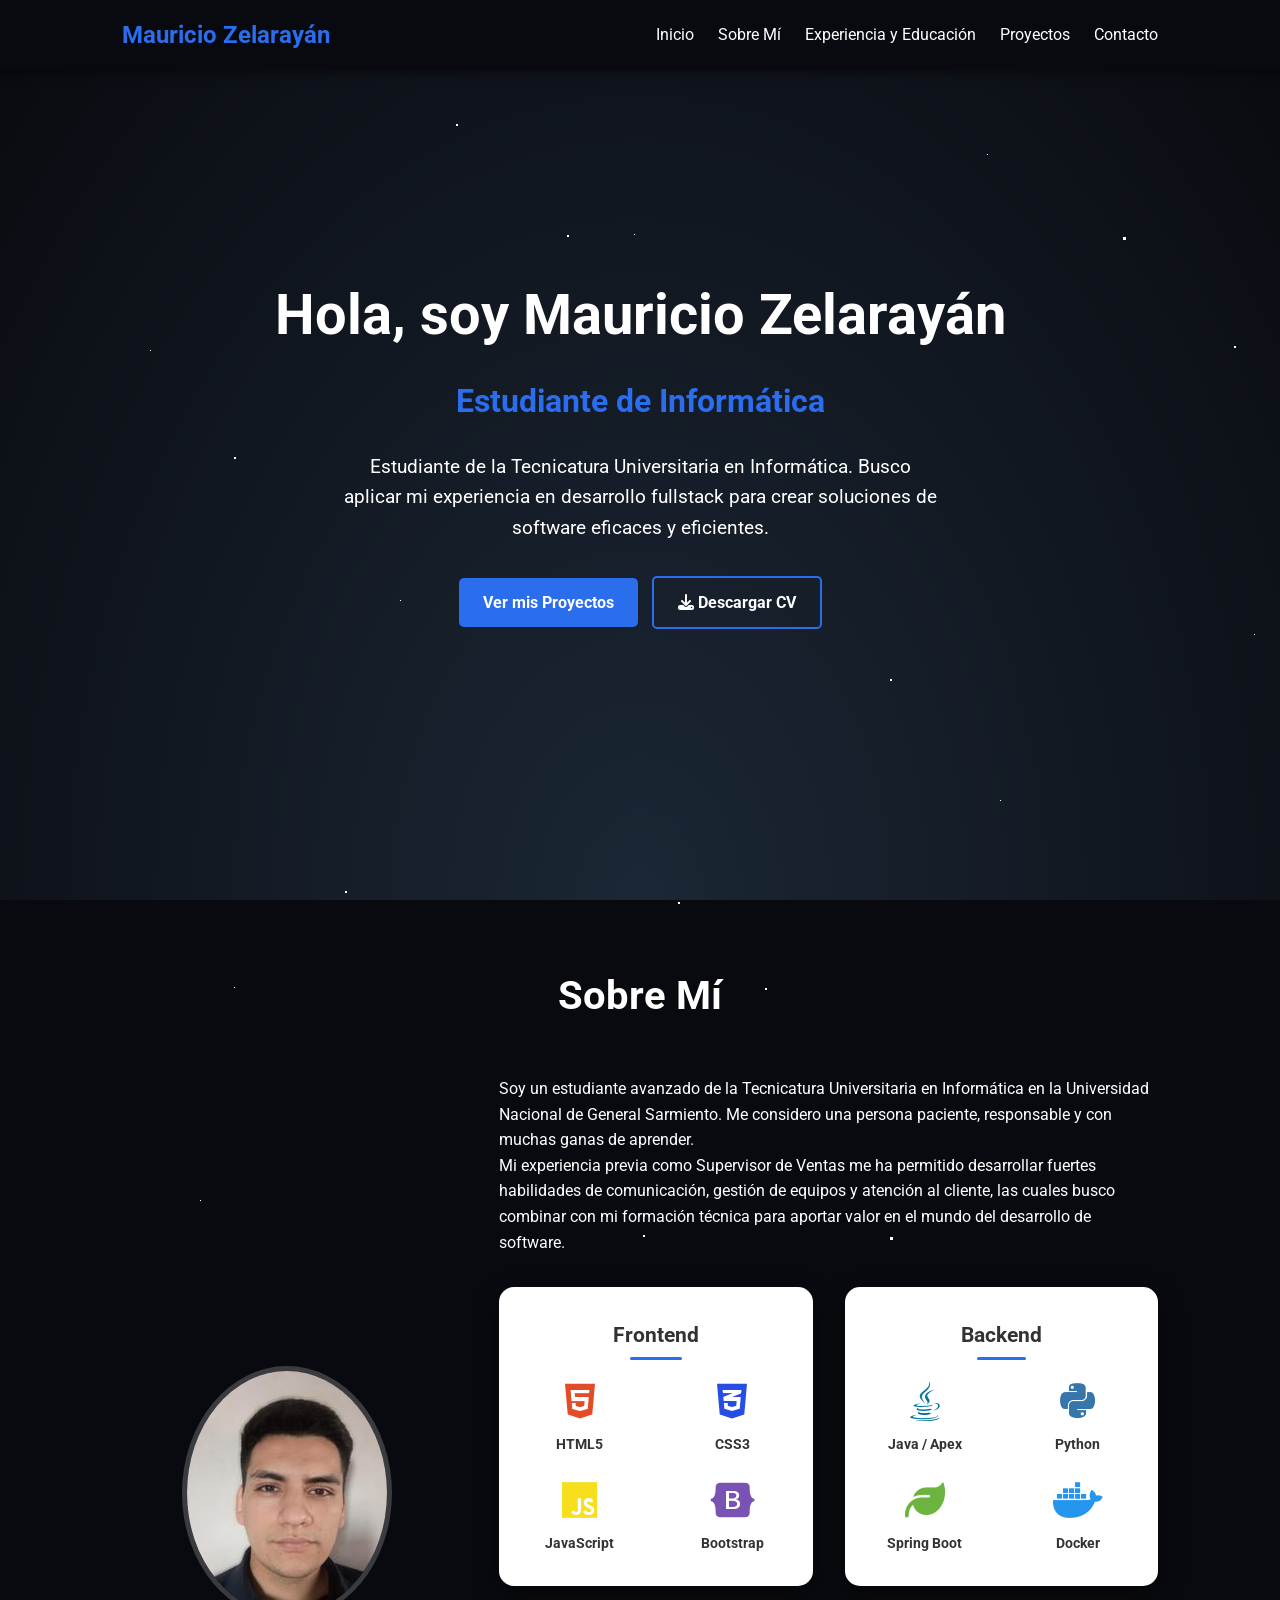
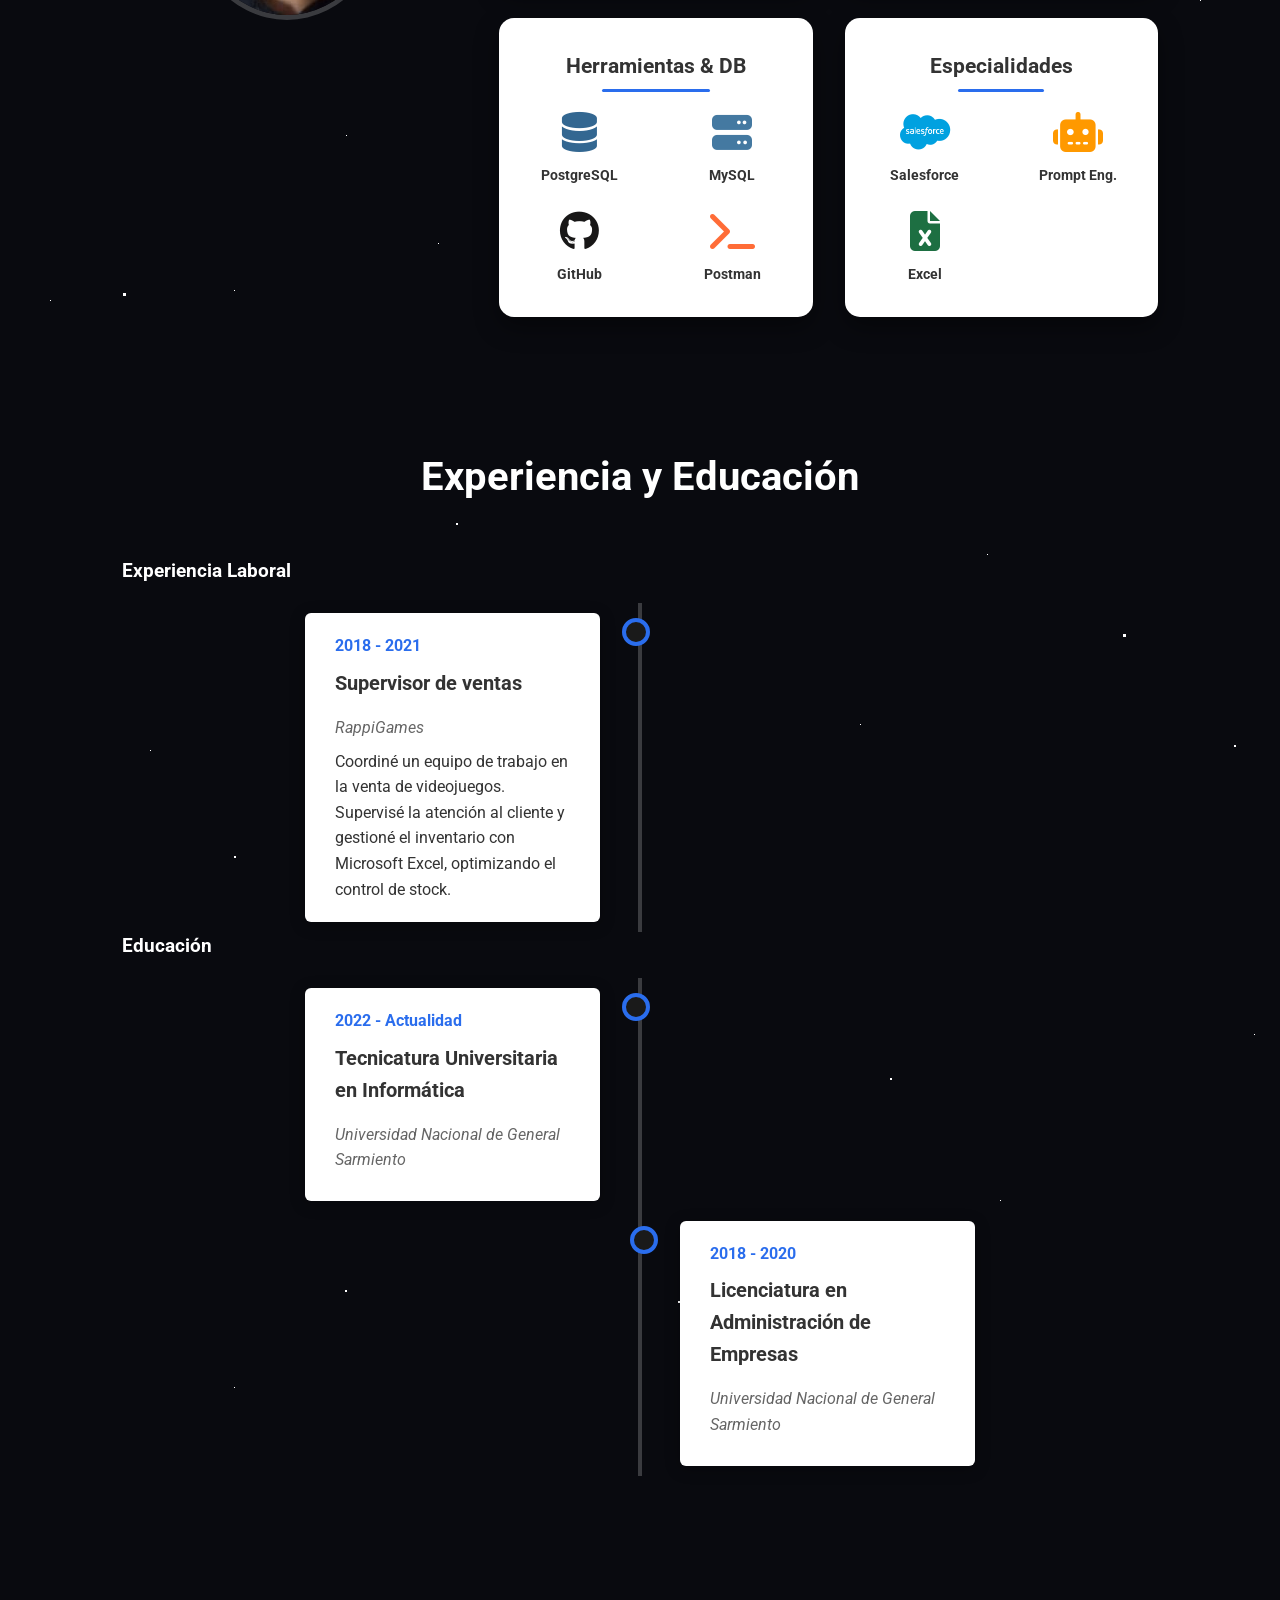
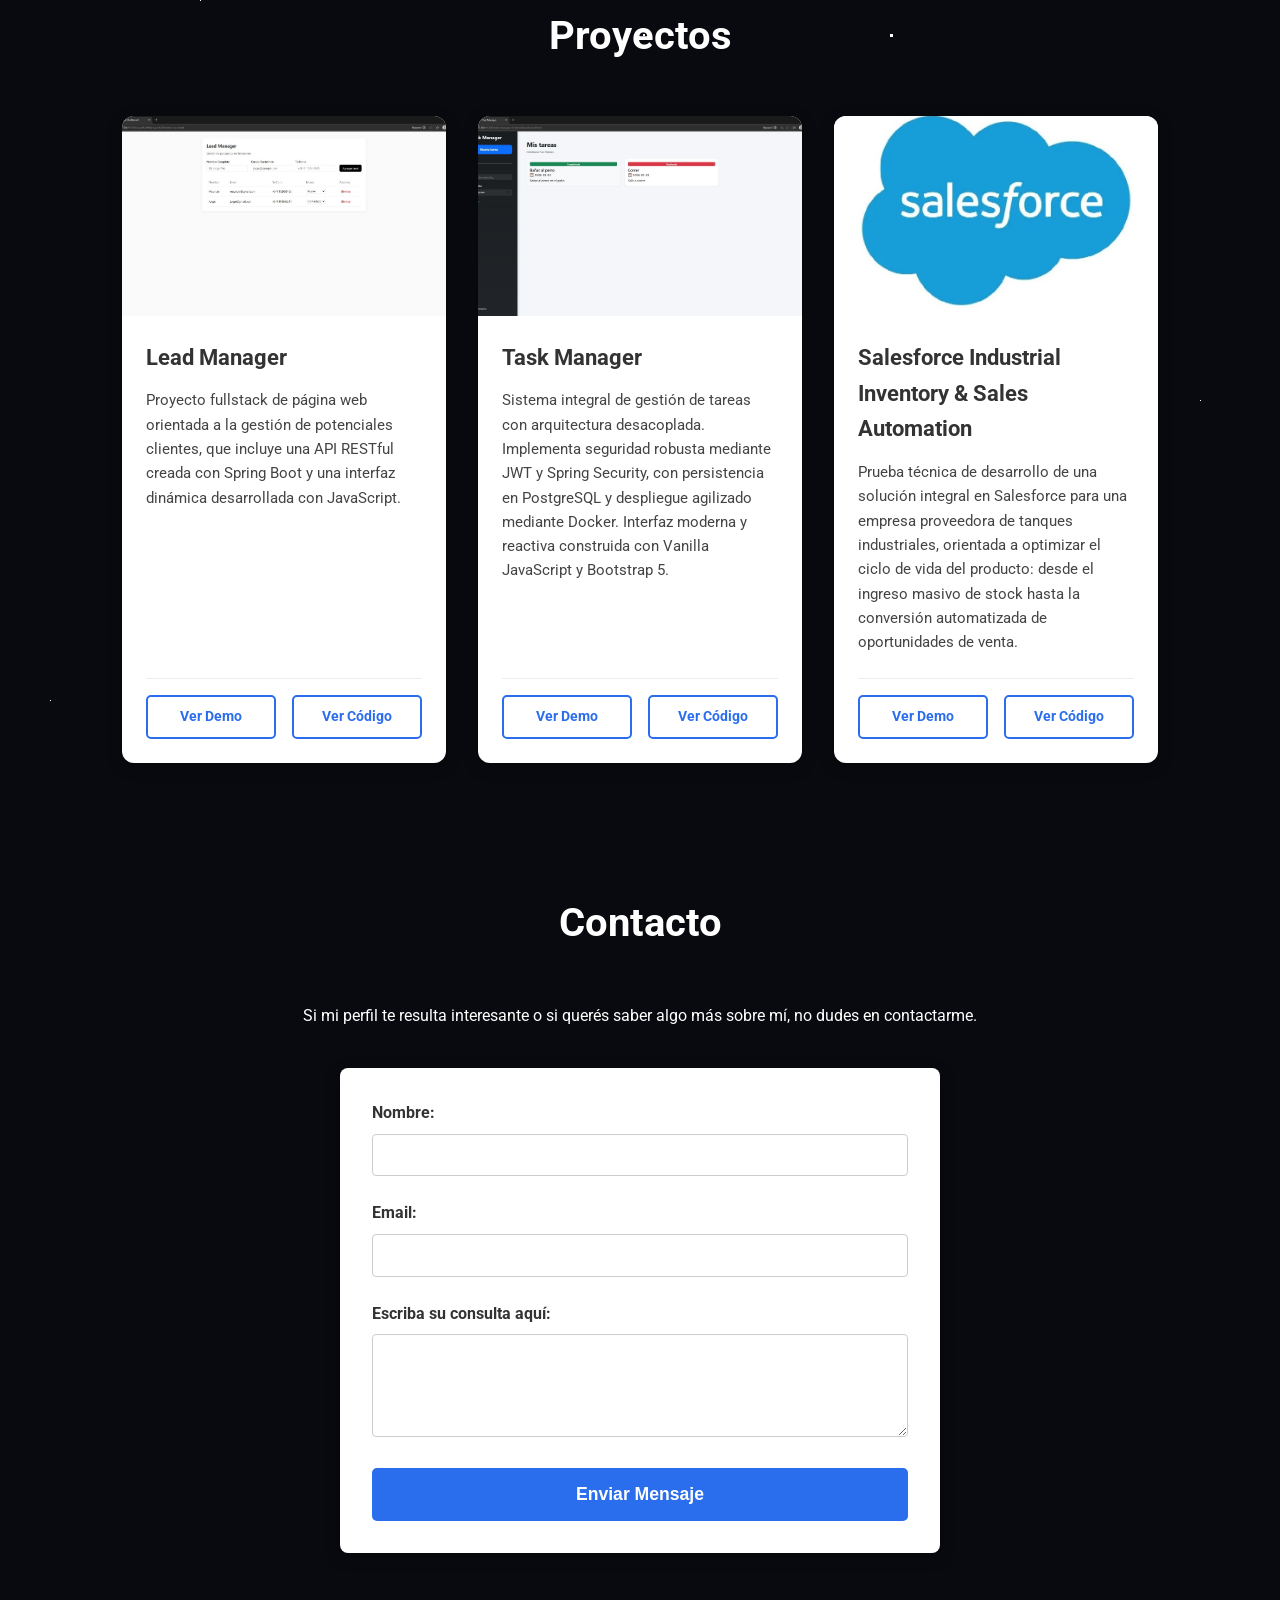
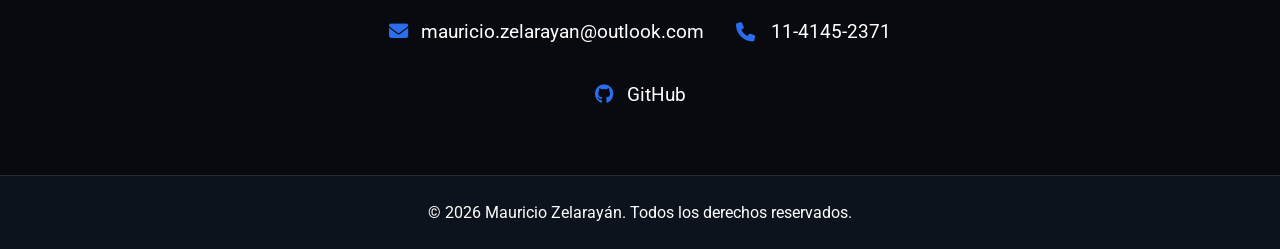
==== commit 725dbf1a: "CV update" ====
--- a/index.html
+++ b/index.html
@@ -45,7 +45,7 @@
                     <h2>Estudiante de Informática</h2>
                     <p>Estudiante de la Tecnicatura Universitaria en Informática. Busco aplicar mi experiencia en desarrollo fullstack para crear soluciones de software eficaces y eficientes.</p>
                     <a href="#proyectos" class="btn">Ver mis Proyectos</a>
-                    <a href="CV Mauricio Zelarayán.pdf" download class="btn btn-outline">
+                    <a href="Mauricio Zelarayán CV.pdf" download class="btn btn-outline">
                         <i class="fas fa-download"></i> Descargar CV
                     </a>
                 </div>
--- a/style.css
+++ b/style.css
@@ -13,9 +13,16 @@
 body { 
     font-family: var(--fuente-principal); 
     color: var(--color-blanco); 
-    background-color: transparent; 
+    background-color: #090a0f; 
     line-height: 1.6; 
     min-height: 100vh;
+}
+
+html, body {
+    width: 100%;
+    height: 100%;
+    margin: 0;
+    padding: 0;
 }
 
 .container { max-width: 1100px; margin: auto; padding: 0 2rem; position: relative; z-index: 10; }
@@ -33,6 +40,7 @@
     height: 100%;
     background: radial-gradient(ellipse at bottom, #1b2735 0%, #090a0f 100%);
     z-index: -1;
+    pointer-events: none;
 }
 
 @keyframes animStar {
@@ -342,7 +350,7 @@
     width: 100%;
 }
 
-/* --- Responsive (Celulares) --- */
+/* Responsive (Celulares) */
 @media (max-width: 768px) {
     #inicio { 
         padding-top: 120px;
@@ -390,29 +398,35 @@
     .sobre-mi-content { flex-direction: column; text-align: center; }
     .sobre-mi-img img { max-width: 200px; margin-bottom: 1.5rem; }
 
+    /* TIMELINE EN MOBILE */
     .timeline::after {
-        left: 25px; /* Mueve la línea vertical al lado izquierdo */
+        left: 25px;
+        margin-left: 0;
     }
 
     .timeline-item {
-        width: 100%; /* Las tarjetas ocupan el 100% del ancho */
-        padding-left: 80px; /* Espacio para la línea vertical */
-        left: 0 !important; /* Anula el left: 50% de desktop */
+        width: 100%;
+        padding-left: 80px;
+        left: 0 !important;
+        padding-right: 15px;
     }
 
     .timeline-item:nth-child(even) {
-        left: 0 !important; /* Anula el left: 50% de los pares */
+        left: 0 !important;
     }
 
     .timeline-item::after {
-        left: -10px; /* Coloca el punto siempre a la izquierda */
+        left: -10px;
         right: auto;
     }
 
     .timeline-item:nth-child(even)::after {
-        left: -10px; /* Asegura que los pares también usen la izquierda */
-    }
-   
+        left: -10px;
+    }
+
+    .timeline-content {
+        min-height: auto;
+    }
 }
 
 /* Mostrar menú en escritorio */
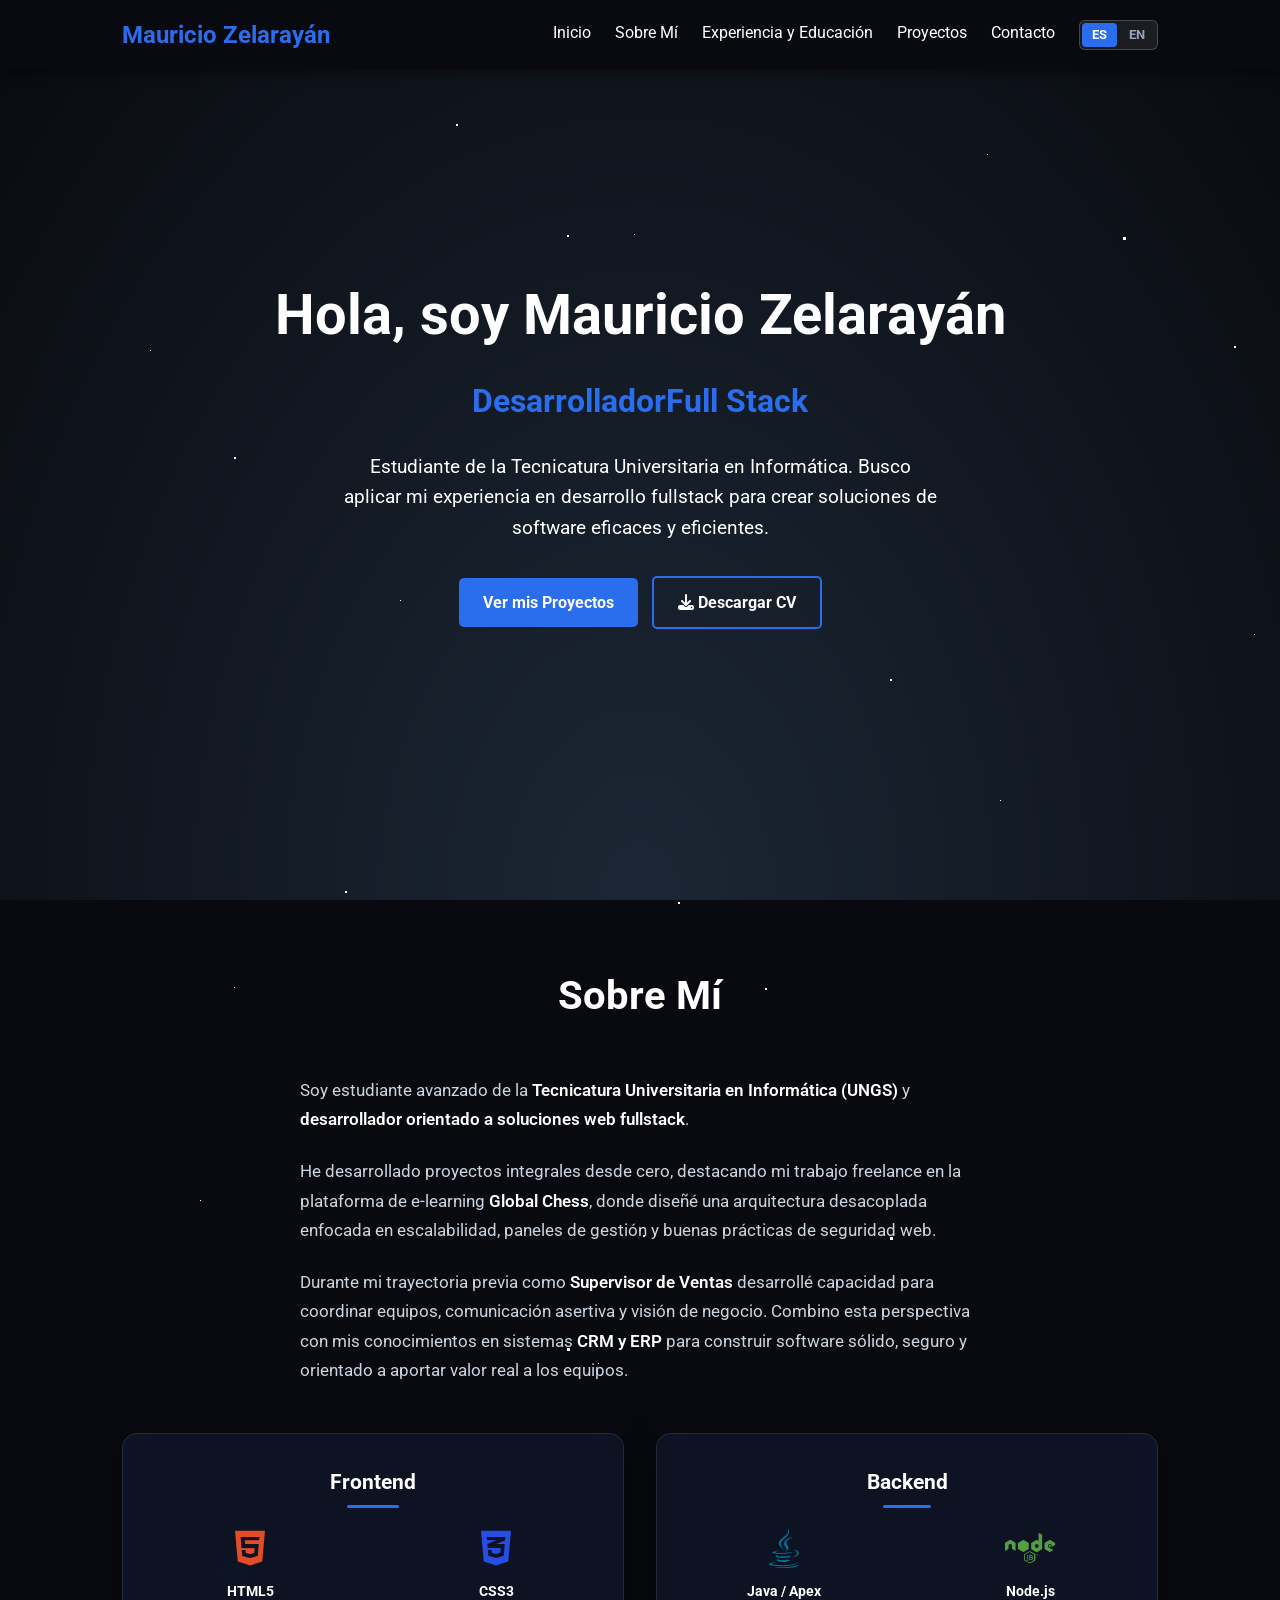
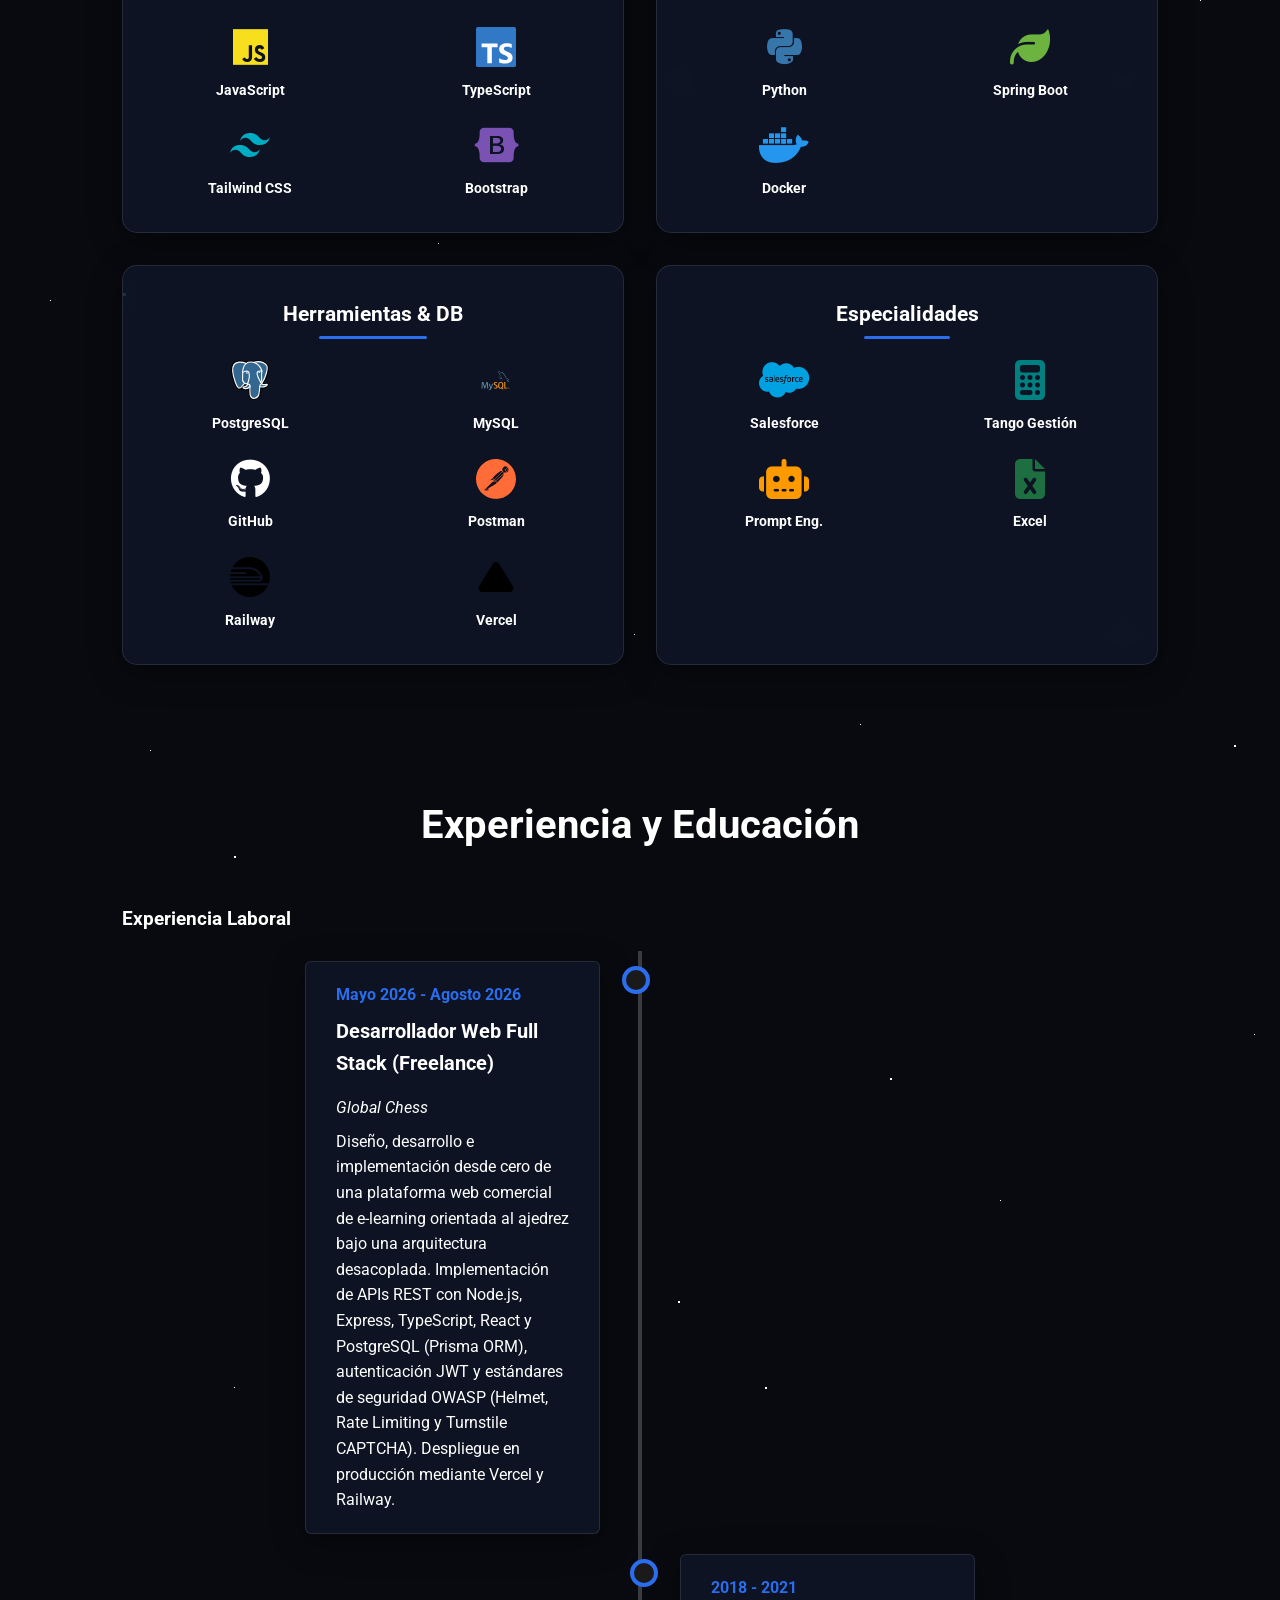
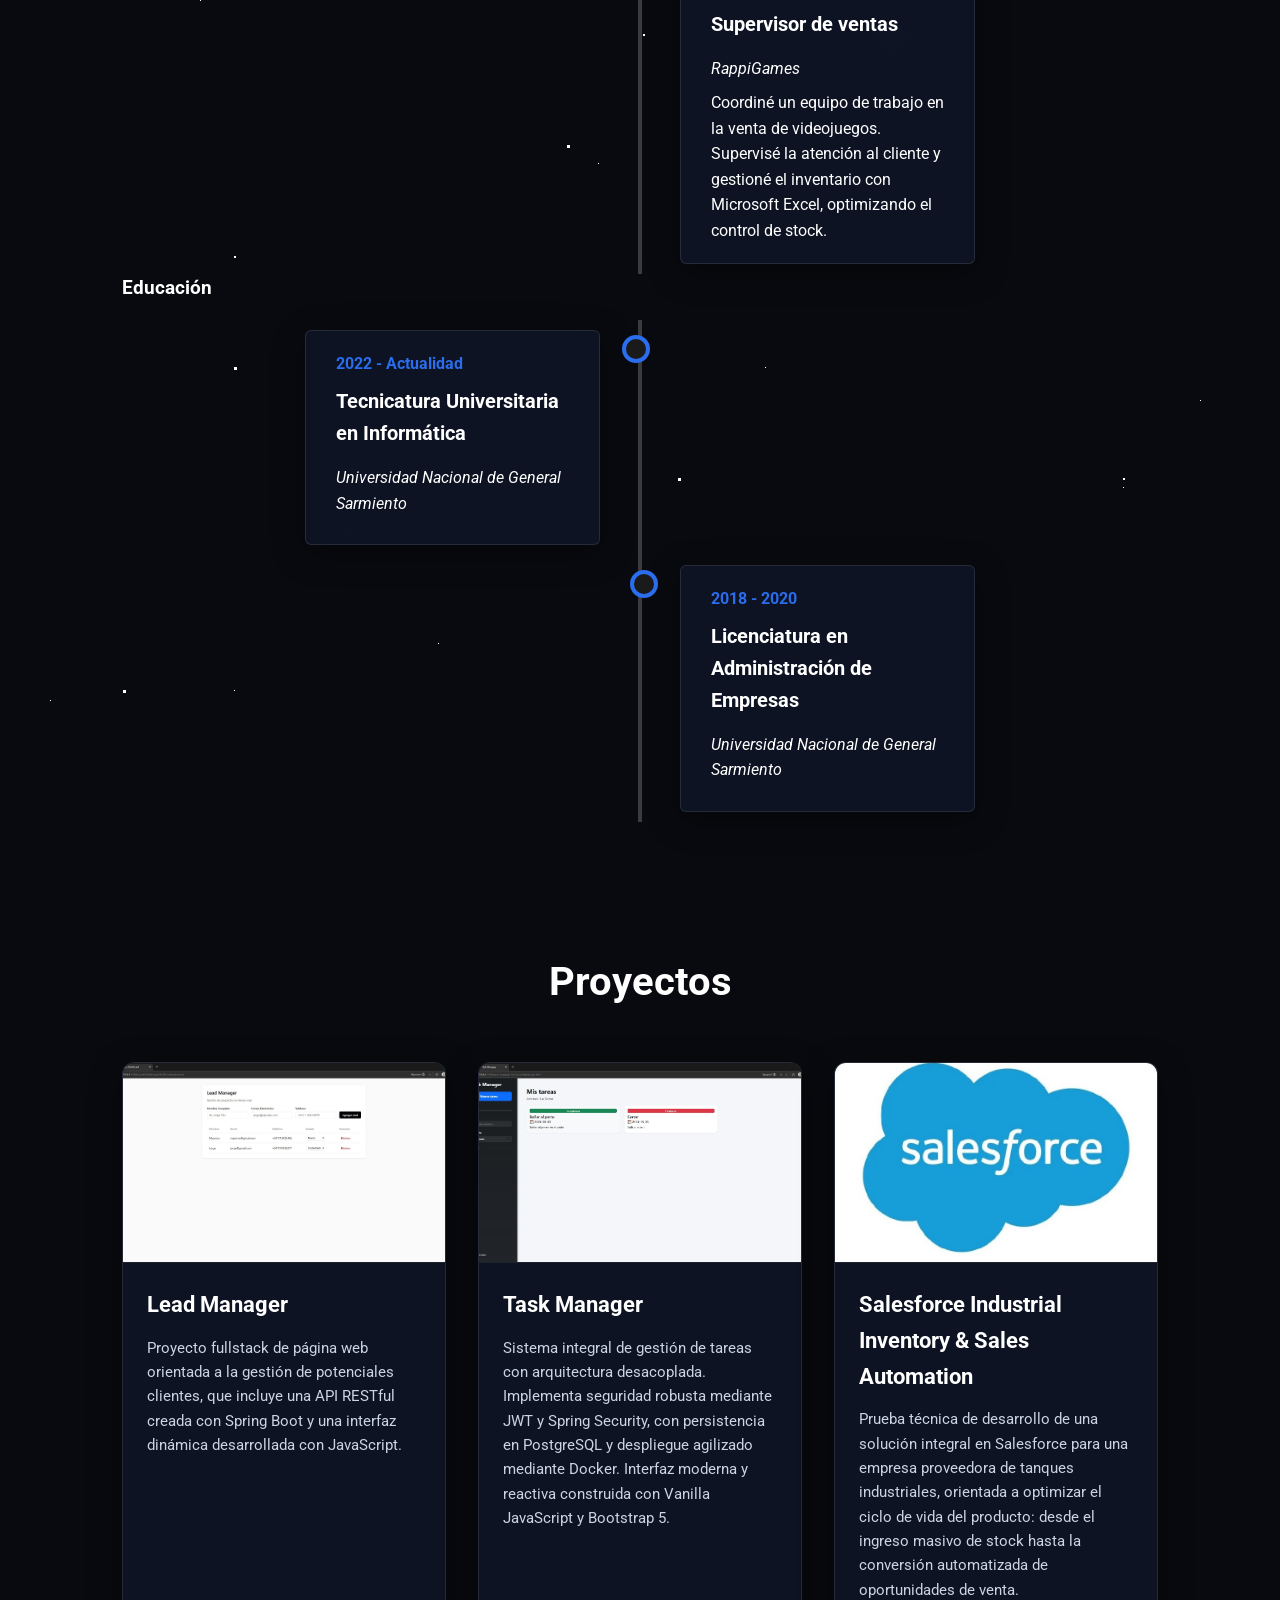
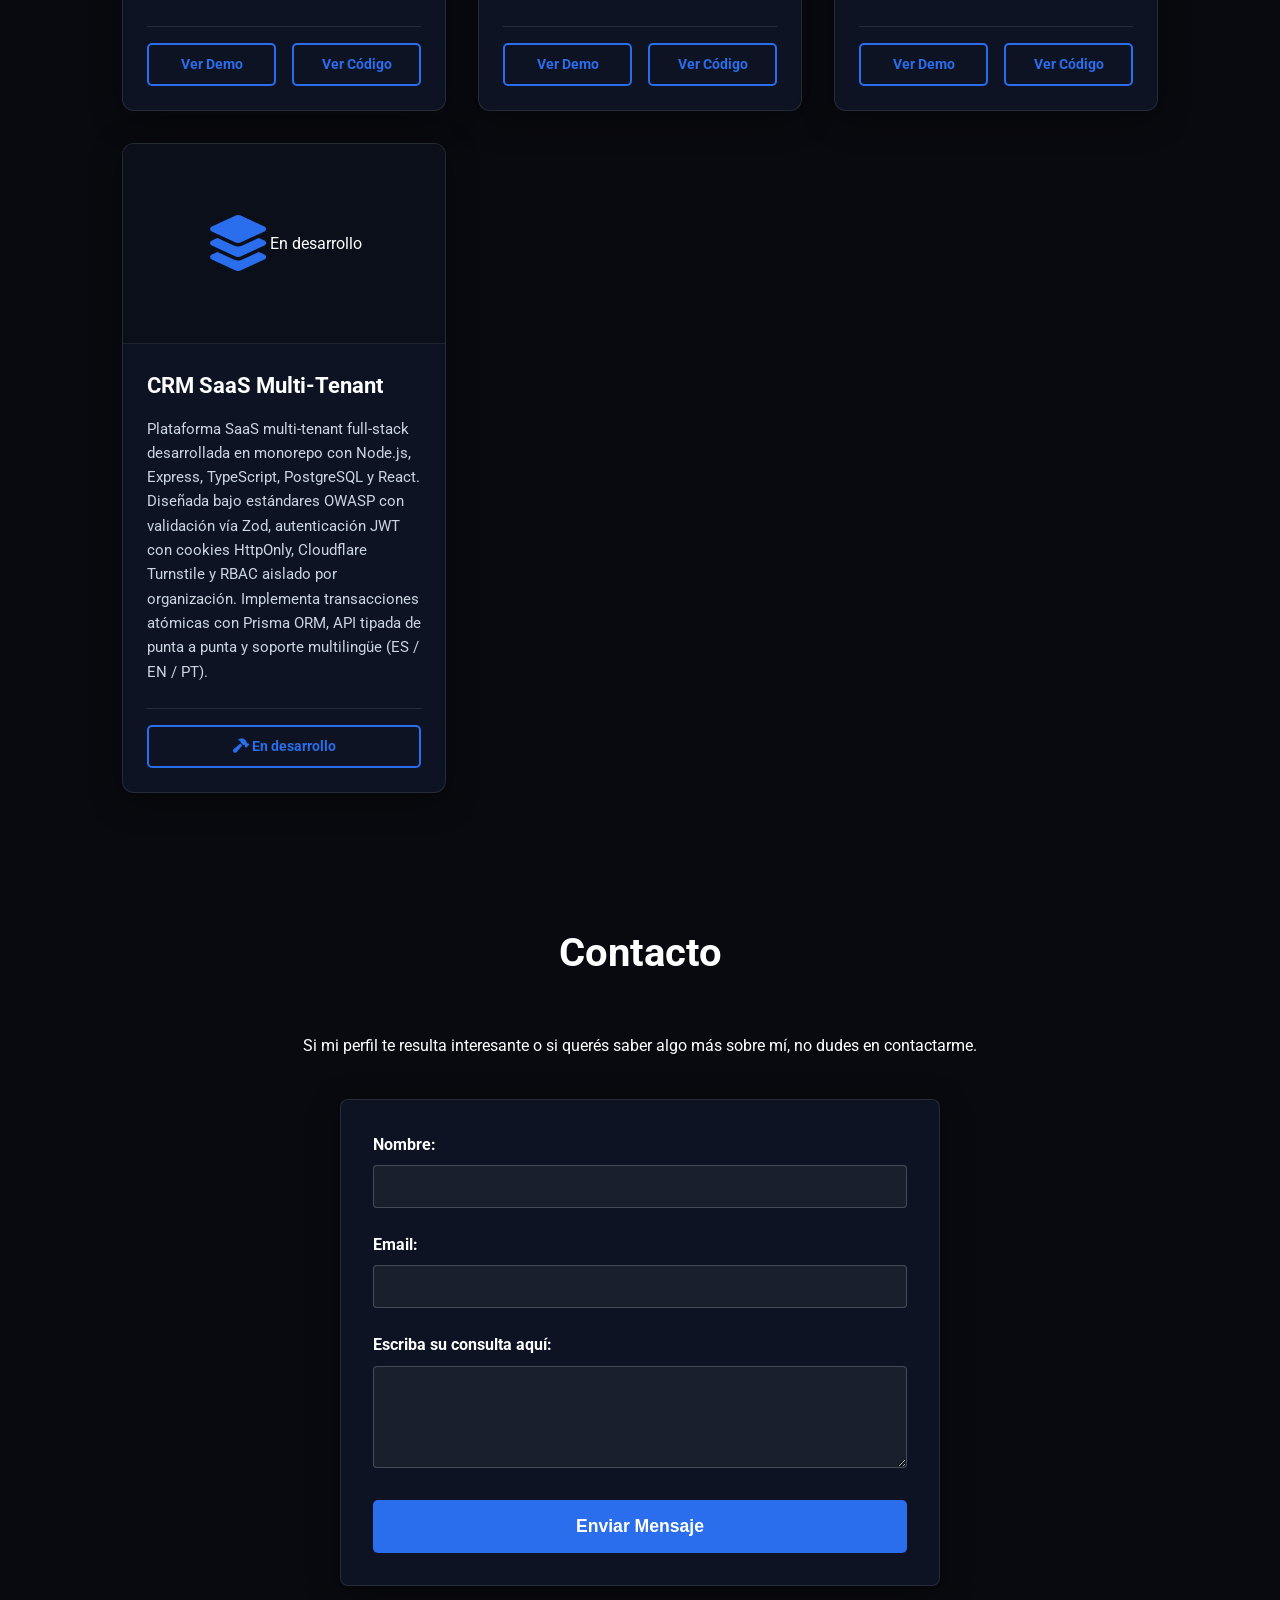
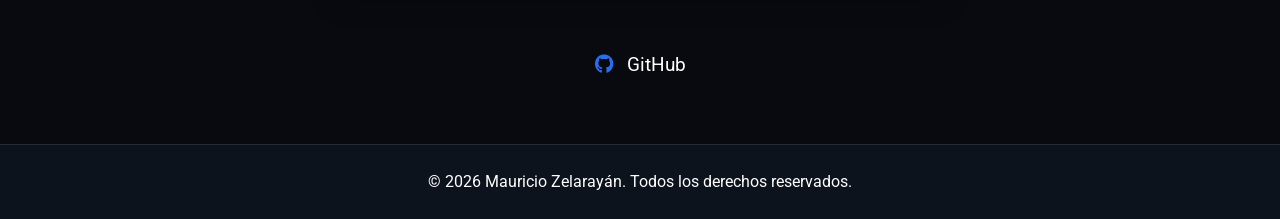
==== commit c33ee85c: "actualización" ====
--- a/index.html
+++ b/index.html
@@ -3,7 +3,7 @@
 <head>
     <meta charset="UTF-8">
     <meta name="viewport" content="width=device-width, initial-scale=1.0">
-    <title>Portfolio de Mauricio Zelarayán</title>
+    <title>Mauricio Zelarayán - Portfolio</title>
     <link rel="stylesheet" href="style.css">
     <link rel="preconnect" href="https://fonts.googleapis.com">
     <link rel="preconnect" href="https://fonts.gstatic.com" crossorigin>
@@ -32,6 +32,10 @@
                     <li><a href="#experiencia">Experiencia y Educación</a></li>
                     <li><a href="#proyectos">Proyectos</a></li>
                     <li><a href="#contacto">Contacto</a></li>
+                    <li class="lang-switch-wrapper">
+                        <span class="lang-btn active">ES</span>
+                        <a href="index-en.html" class="lang-btn">EN</a>
+                    </li>
                 </ul>
             </nav>
         </div>
@@ -42,10 +46,10 @@
             <div class="container">
                 <div class="inicio-content">
                     <h1>Hola, soy Mauricio Zelarayán</h1>
-                    <h2>Estudiante de Informática</h2>
+                    <h2>DesarrolladorFull Stack</h2>
                     <p>Estudiante de la Tecnicatura Universitaria en Informática. Busco aplicar mi experiencia en desarrollo fullstack para crear soluciones de software eficaces y eficientes.</p>
                     <a href="#proyectos" class="btn">Ver mis Proyectos</a>
-                    <a href="Mauricio Zelarayán CV.pdf" download class="btn btn-outline">
+                    <a href="Mauricio Zelarayan CV.pdf" download class="btn btn-outline">
                         <i class="fas fa-download"></i> Descargar CV
                     </a>
                 </div>
@@ -56,16 +60,19 @@
             <div class="container">
                 <h2>Sobre Mí</h2>
                 <div class="sobre-mi-content">
-                    <div class="sobre-mi-img">
-                        <img src="descarga.jpg" alt="Foto de Mauricio Zelarayán">
-                    </div>
-                    <div class="sobre-mi-text">
+                    <div class="sobre-mi-texto">
                         <p>
-                            Soy un estudiante avanzado de la Tecnicatura Universitaria en Informática en la Universidad Nacional de General Sarmiento. Me considero una persona paciente, responsable y con muchas ganas de aprender.
+                            Soy estudiante avanzado de la <strong>Tecnicatura Universitaria en Informática (UNGS)</strong> y <strong>desarrollador orientado a soluciones web fullstack</strong>.
                         </p>
+
                         <p>
-                            Mi experiencia previa como Supervisor de Ventas me ha permitido desarrollar fuertes habilidades de comunicación, gestión de equipos y atención al cliente, las cuales busco combinar con mi formación técnica para aportar valor en el mundo del desarrollo de software.
+                            He desarrollado proyectos integrales desde cero, destacando mi trabajo freelance en la plataforma de e-learning <strong>Global Chess</strong>, donde diseñé una arquitectura desacoplada enfocada en escalabilidad, paneles de gestión y buenas prácticas de seguridad web.
                         </p>
+
+                        <p>
+                            Durante mi trayectoria previa como <strong>Supervisor de Ventas</strong> desarrollé capacidad para coordinar equipos, comunicación asertiva y visión de negocio. Combino esta perspectiva con mis conocimientos en sistemas <strong>CRM y ERP</strong> para construir software sólido, seguro y orientado a aportar valor real a los equipos.
+                        </p>
+                        </div>
                         
                         <div class="skills-grid">
                             <div class="skill-card">
@@ -74,6 +81,14 @@
                                     <div class="skill-item"><i class="fab fa-html5" style="color: #e34c26;"></i><span>HTML5</span></div>
                                     <div class="skill-item"><i class="fab fa-css3-alt" style="color: #264de4;"></i><span>CSS3</span></div>
                                     <div class="skill-item"><i class="fab fa-js" style="color: #f7df1e;"></i><span>JavaScript</span></div>
+                                    <div class="skill-item">
+                                        <img src="typescript.svg" alt="TypeScript" class="skill-icon-svg">
+                                        <span>TypeScript</span>
+                                    </div>
+                                    <div class="skill-item">
+                                        <img src="tailwind.svg" alt="Tailwind CSS" class="skill-icon-svg">
+                                        <span>Tailwind CSS</span>
+                                    </div>                                      
                                     <div class="skill-item"><i class="fab fa-bootstrap" style="color: #7952b3;"></i><span>Bootstrap</span></div>
                                 </div>
                             </div>
@@ -82,6 +97,7 @@
                                 <h4>Backend</h4>
                                 <div class="skill-icons">
                                     <div class="skill-item"><i class="fab fa-java" style="color: #007396;"></i><span>Java / Apex</span></div>
+                                    <div class="skill-item"><i class="fab fa-node" style="color: #539e43;"></i><span>Node.js</span></div>
                                     <div class="skill-item"><i class="fab fa-python" style="color: #3776ab;"></i><span>Python</span></div>
                                     <div class="skill-item"><i class="fas fa-leaf" style="color: #6db33f;"></i><span>Spring Boot</span></div>
                                     <div class="skill-item"><i class="fab fa-docker" style="color: #2496ed;"></i><span>Docker</span></div>
@@ -91,10 +107,30 @@
                             <div class="skill-card">
                                 <h4>Herramientas & DB</h4>
                                 <div class="skill-icons">
-                                    <div class="skill-item"><i class="fas fa-database" style="color: #336791;"></i><span>PostgreSQL</span></div>
-                                    <div class="skill-item"><i class="fas fa-server" style="color: #4479a1;"></i><span>MySQL</span></div>
-                                    <div class="skill-item"><i class="fab fa-github" style="color: #181717;"></i><span>GitHub</span></div>
-                                    <div class="skill-item"><i class="fas fa-terminal" style="color: #ff6c37;"></i><span>Postman</span></div>
+                                    <div class="skill-item">
+                                        <img src="postgresql.svg" alt="PostgreSQL" class="skill-icon-svg">
+                                        <span>PostgreSQL</span>
+                                    </div>                                    
+                                    <div class="skill-item">
+                                        <img src="mysql.svg" alt="MySQL" class="skill-icon-svg">
+                                        <span>MySQL</span>
+                                    </div> 
+                                    <div class="skill-item">
+                                        <i class="fab fa-github" style="color: #ffffff;"></i>
+                                        <span>GitHub</span>
+                                    </div>                                    
+                                    <div class="skill-item">
+                                        <img src="postman.svg" alt="Postman" class="skill-icon-svg">
+                                        <span>Postman</span>
+                                    </div> 
+                                    <div class="skill-item">
+                                        <img src="railway.svg" alt="Railway" class="skill-icon-svg">
+                                        <span>Railway</span>
+                                    </div> 
+                                    <div class="skill-item">
+                                        <i class="fas fa-play" style="color: #000000; display: inline-block; transform: rotate(-90deg);"></i>
+                                        <span>Vercel</span>
+                                    </div>
                                 </div>
                             </div>
 
@@ -102,6 +138,7 @@
                                 <h4>Especialidades</h4>
                                 <div class="skill-icons">
                                     <div class="skill-item"><i class="fab fa-salesforce" style="color: #00a1e0;"></i><span>Salesforce</span></div>
+                                    <div class="skill-item"><i class="fas fa-calculator" style="color: #008080;"></i><span>Tango Gestión</span></div>
                                     <div class="skill-item"><i class="fas fa-robot" style="color: #ff9900;"></i><span>Prompt Eng.</span></div>
                                     <div class="skill-item"><i class="fas fa-file-excel" style="color: #1d6f42;"></i><span>Excel</span></div>
                                 </div>
@@ -119,6 +156,14 @@
                 <div class="experiencia-laboral-timeline">
                     <h3>Experiencia Laboral</h3>
                     <div class="timeline">
+                        <div class="timeline-item">
+                            <div class="timeline-content">
+                                <span class="timeline-date">Mayo 2026 - Agosto 2026</span>
+                                <h3>Desarrollador Web Full Stack (Freelance)</h3>
+                                <p class="timeline-company">Global Chess</p>
+                                <p>Diseño, desarrollo e implementación desde cero de una plataforma web comercial de e-learning orientada al ajedrez bajo una arquitectura desacoplada. Implementación de APIs REST con Node.js, Express, TypeScript, React y PostgreSQL (Prisma ORM), autenticación JWT y estándares de seguridad OWASP (Helmet, Rate Limiting y Turnstile CAPTCHA). Despliegue en producción mediante Vercel y Railway.</p>
+                            </div>
+                        </div>
                         <div class="timeline-item">
                             <div class="timeline-content">
                                 <span class="timeline-date">2018 - 2021</span>
@@ -199,6 +244,19 @@
                         </div>
                     </div>
 
+                    <div class="proyecto-card">
+                        <div class="card-image-container" style="position: relative; background: #111827;">
+                            <i class="fas fa-layer-group" style="font-size: 3.5rem; color: var(--color-primario);"></i>
+                            <span class="badge-proceso">En desarrollo</span>
+                        </div>
+                        <div class="card-body">
+                            <h3>CRM SaaS Multi-Tenant</h3>
+                            <p class="card-description">Plataforma SaaS multi-tenant full-stack desarrollada en monorepo con Node.js, Express, TypeScript, PostgreSQL y React. Diseñada bajo estándares OWASP con validación vía Zod, autenticación JWT con cookies HttpOnly, Cloudflare Turnstile y RBAC aislado por organización. Implementa transacciones atómicas con Prisma ORM, API tipada de punta a punta y soporte multilingüe (ES / EN / PT).</p>
+                            <div class="card-buttons">
+                                <span class="btn-proyecto btn-disabled"><i class="fas fa-hammer"></i> En desarrollo</span>
+                            </div>
+                        </div>
+                    </div>
                 </div>
             </div>
         </section>
@@ -209,7 +267,7 @@
         <p>Si mi perfil te resulta interesante o si querés saber algo más sobre mí, no dudes en contactarme.</p>
         
         <div class="contact-wrapper">
-            <form action="https://formspree.io/f/mojnjrlg" method="POST" id="my-form" class="contact-form">
+            <form action="https://formspree.io/f/xgaeyyrw" method="POST" id="my-form" class="contact-form">
                 <div class="form-group">
                     <label for="nombre">Nombre:</label>
                     <input type="text" name="name" id="nombre" required>
@@ -226,10 +284,6 @@
             </form>
 
             <div class="contact-info">
-                <a href="mailto:mauricio.zelarayan@outlook.com"><i class="fas fa-envelope"></i> mauricio.zelarayan@outlook.com</a>
-                <div class="contact-item">
-                    <i class="fas fa-phone"></i> 11-4145-2371
-                </div>                 
                 <a href="https://github.com/MauricioZelarayan" target="_blank"><i class="fab fa-github"></i> GitHub</a>
             </div>
         </div>
@@ -262,7 +316,7 @@
 
     if (response.ok) {
       this.reset(); // <--- ¡Aquí es donde se borra todo el contenido!
-      alert('¡Gracias por contactarme, Mauricio! Te responderé pronto.');
+      alert('¡Gracias por escribir! Ya recibí tu mensaje, me pondré en contacto lo antes posible.');
     } else {
       alert('Algo salió mal. Por favor, intenta de nuevo.');
     }
--- a/style.css
+++ b/style.css
@@ -76,11 +76,23 @@
 .btn:hover { background: #1f5bce; }
 
 /* Sección Sobre Mí */
-#sobre-mi { background: transparent; }
-.sobre-mi-content { display: flex; align-items: center; gap: 3rem; }
-.sobre-mi-img { flex: 1; text-align: center; }
-.sobre-mi-img img { max-width: 300px; border-radius: 50%; border: 5px solid rgba(255,255,255,0.2); }
-.sobre-mi-text { flex: 2; }
+.sobre-mi-texto {
+  max-width: 680px;         /* Limita el ancho para que la vista no viaje tanto de lado a lado */
+  margin: 0 auto 3rem auto; /* Lo centra y le da buen margen inferior antes de las cards */
+  text-align: left;         /* La alineación a la izquierda es más cómoda para leer que centrada */
+}
+
+.sobre-mi-texto p {
+  font-size: 1.05rem;       /* Ligeramente más grande para que no se pierda en el fondo oscuro */
+  line-height: 1.75;        /* Espaciado entre líneas para mejorar la legibilidad */
+  margin-bottom: 1.4rem;    /* Separa claramente cada bloque de ideas */
+  color: #cbd5e1;           /* Un gris claro/blanco roto cansa menos que blanco puro */
+}
+
+.sobre-mi-texto strong {
+  color: #ffffff;           /* Destaca las palabras clave para reclutadores que scanean rápido */
+  font-weight: 600;
+}
 
 .cv-download { margin-top: 2rem; }
 .cv-download i { margin-right: 8px; color: #ff0000; }
@@ -89,9 +101,9 @@
 /* Sección de Habilidades */
 .skills-grid {
     display: grid;
-    grid-template-columns: repeat(auto-fit, minmax(240px, 1fr));
+    grid-template-columns: repeat(2, 1fr); /* 2 columnas exactas */
     gap: 2rem;
-    margin-top: 2rem;
+    margin-top: 2.5rem;
 }
 
 .skill-card {
@@ -146,6 +158,14 @@
 .skill-item:hover { transform: scale(1.15); }
 .skill-item i { font-size: 2.5rem; margin-bottom: 0.8rem; }
 .skill-item span { font-size: 0.85rem; font-weight: 700; color: var(--color-texto-oscuro); display: block; }
+
+.skill-item img.skill-icon-svg {
+    width: 2.5rem;
+    height: 2.5rem;
+    margin-bottom: 0.8rem;
+    object-fit: contain;
+    display: inline-block;
+}
 
 /* Sección Experiencia */
 #experiencia { background: transparent; }
@@ -429,8 +449,115 @@
     }
 }
 
+/* --- Ajuste de Tarjetas (Efecto Glassmorphism Oscuro) --- */
+.skill-card,
+.timeline-content,
+.proyecto-card,
+.contact-form {
+    background: rgba(15, 23, 42, 0.75) !important; /* Azul noche translúcido */
+    color: var(--color-blanco) !important;
+    border: 1px solid rgba(255, 255, 255, 0.1); /* Borde sutil */
+    backdrop-filter: blur(10px); /* Difumina las estrellas de fondo */
+    box-shadow: 0 8px 32px rgba(0, 0, 0, 0.4);
+}
+
+/* Textos internos a color claro */
+.skill-card h4,
+.skill-item span,
+.timeline-content h3,
+.timeline-company,
+.card-body h3,
+.form-group label {
+    color: var(--color-blanco) !important;
+}
+
+.card-description {
+    color: #cbd5e1 !important; /* Gris claro legible */
+}
+
+/* Fondo de la imagen en las tarjetas de proyecto */
+.card-image-container {
+    background-color: #0b0f19 !important;
+    border-bottom: 1px solid rgba(255, 255, 255, 0.08);
+}
+
+.card-buttons {
+    border-top: 1px solid rgba(255, 255, 255, 0.1) !important;
+}
+
+/* Campos del formulario adaptados al modo oscuro */
+.form-group input, 
+.form-group textarea {
+    background: rgba(255, 255, 255, 0.05) !important;
+    border: 1px solid rgba(255, 255, 255, 0.2) !important;
+    color: #ffffff !important;
+}
+
+.form-group input:focus, 
+.form-group textarea:focus {
+    border-color: var(--color-primario) !important;
+    outline: none;
+    background: rgba(255, 255, 255, 0.08) !important;
+}
+
 /* Mostrar menú en escritorio */
 @media (min-width: 769px) {
     .hamburger { display: none; }
     .nav-links { display: flex; list-style: none; gap: 1.5rem; }
+}
+
+.lang-switch {
+    border: 1px solid var(--color-primario);
+    padding: 4px 10px;
+    border-radius: 4px;
+    font-weight: 700;
+}
+.lang-switch:hover {
+    background: var(--color-primario);
+    color: #fff !important;
+}
+
+/* Contenedor del selector de idioma */
+.lang-switch-wrapper {
+    display: inline-flex;
+    align-items: center;
+    background: rgba(255, 255, 255, 0.08);
+    border: 1px solid rgba(255, 255, 255, 0.2);
+    border-radius: 6px;
+    padding: 2px;
+    gap: 2px;
+}
+
+/* Botones individuales */
+.lang-btn {
+    display: inline-block;
+    padding: 4px 10px;
+    font-size: 0.8rem;
+    font-weight: 700;
+    text-decoration: none;
+    color: #94a3b8;
+    border-radius: 4px;
+    transition: all 0.2s ease;
+    line-height: 1.2;
+}
+
+/* Botón inactivo al pasar el cursor */
+a.lang-btn:hover {
+    color: var(--color-blanco);
+    background: rgba(255, 255, 255, 0.12);
+}
+
+/* Estado activo marcado */
+.lang-btn.active {
+    background: var(--color-primario);
+    color: var(--color-blanco);
+    cursor: default;
+    box-shadow: 0 1px 4px rgba(0, 0, 0, 0.3);
+}
+
+/* Ajuste centrado para celulares */
+@media (max-width: 768px) {
+    .lang-switch-wrapper {
+        margin-top: 0.5rem;
+    }
 }
